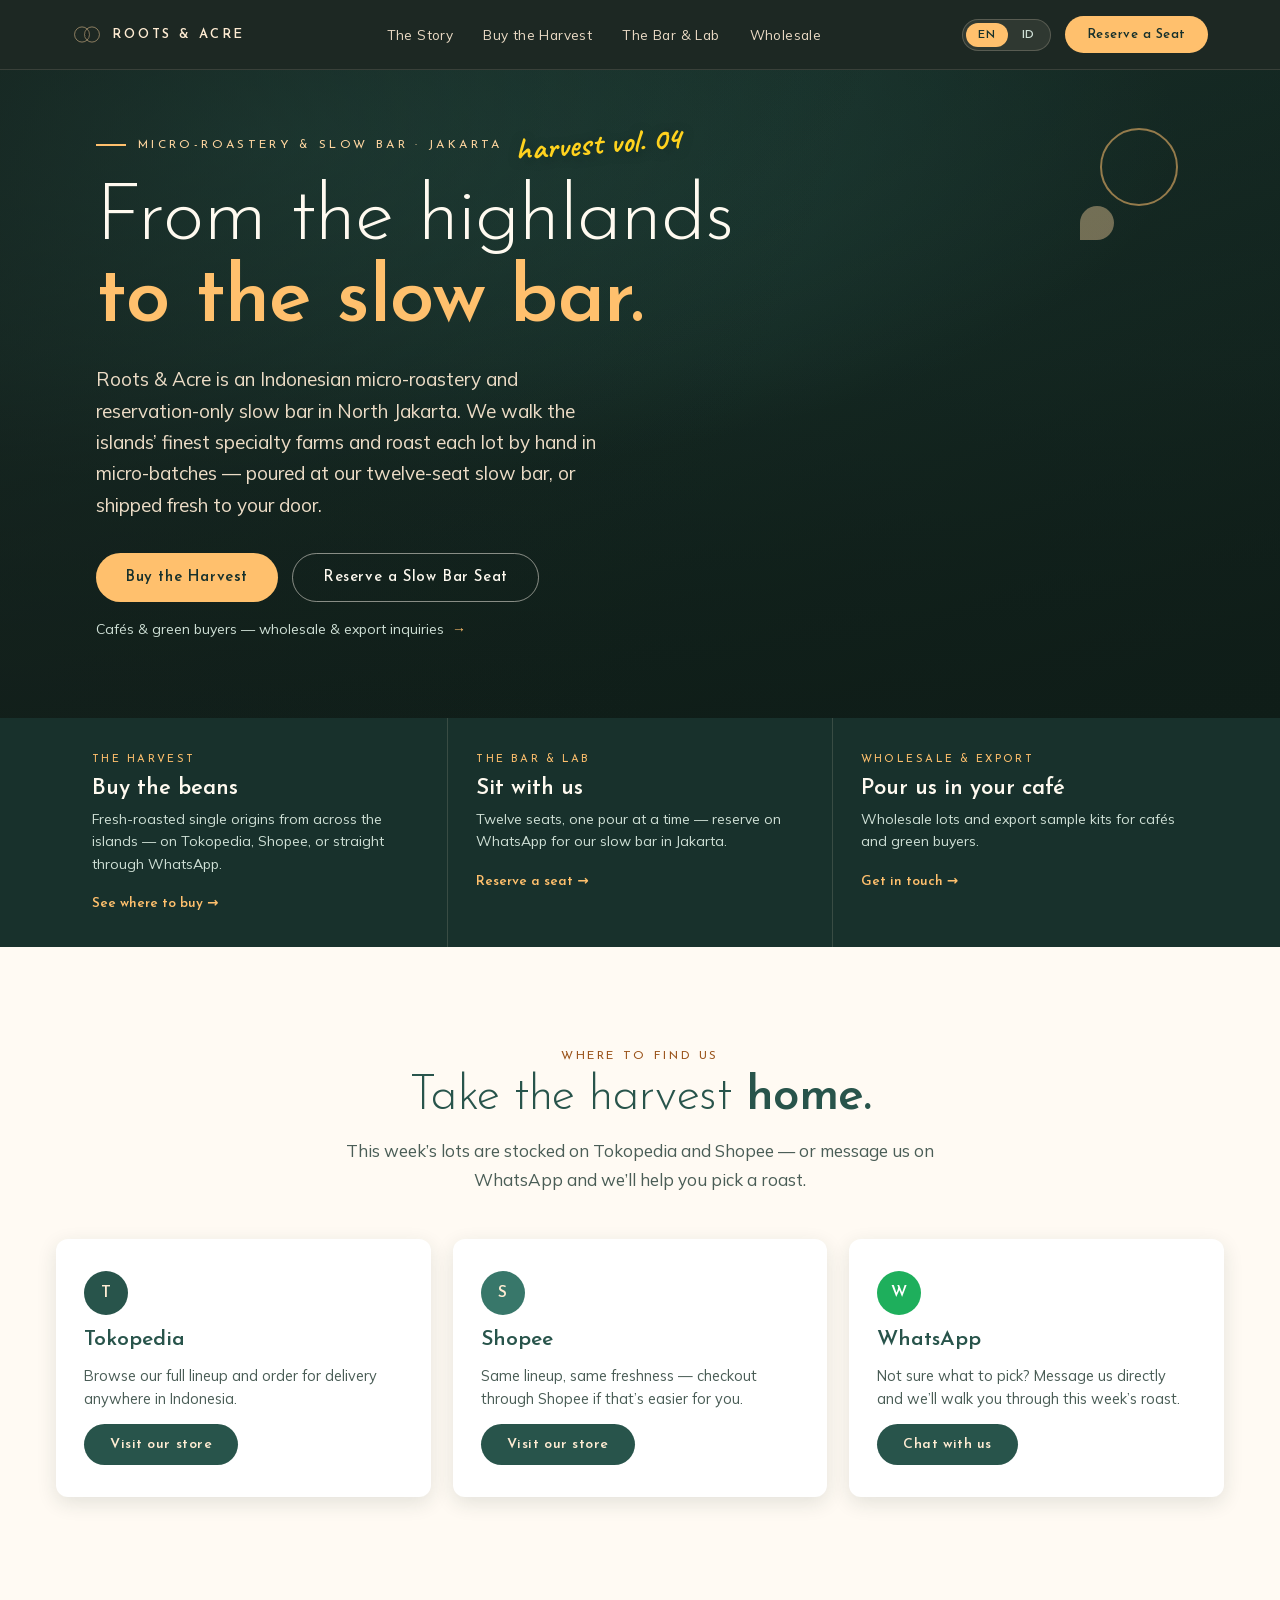
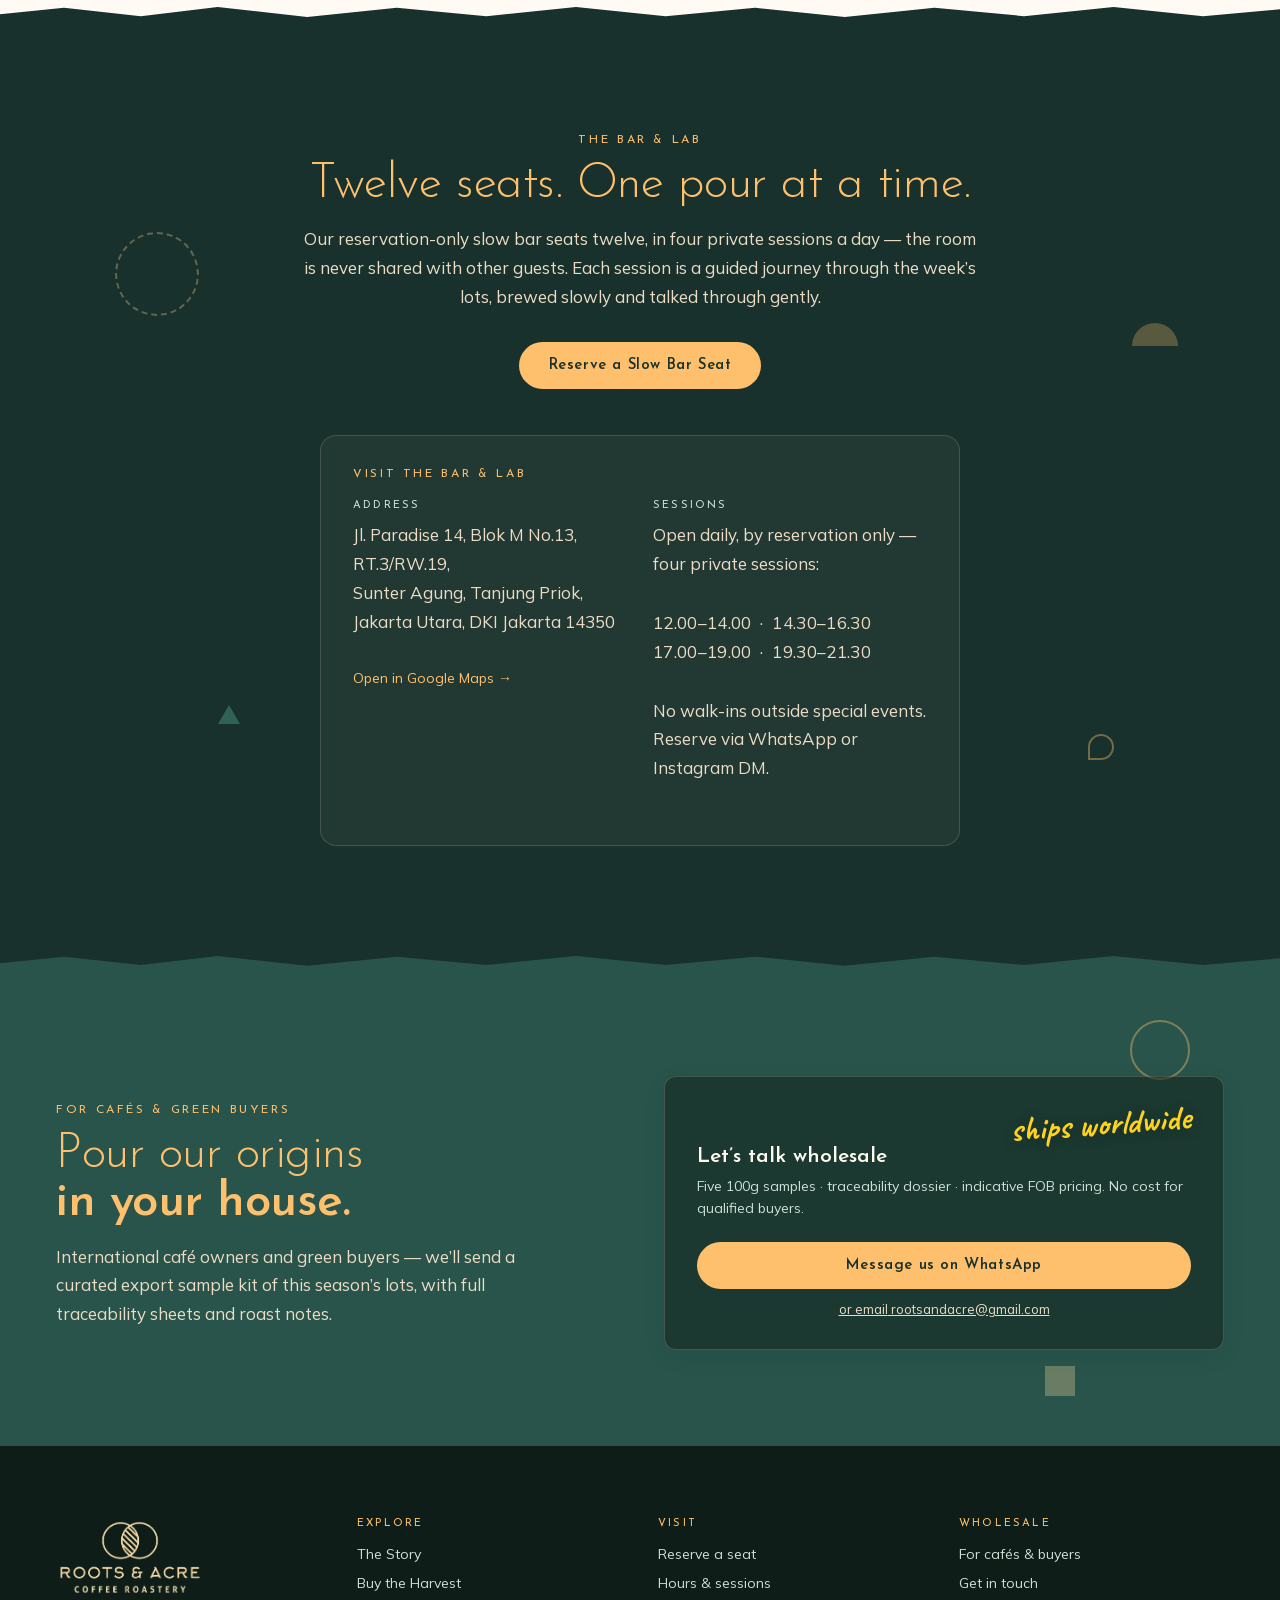
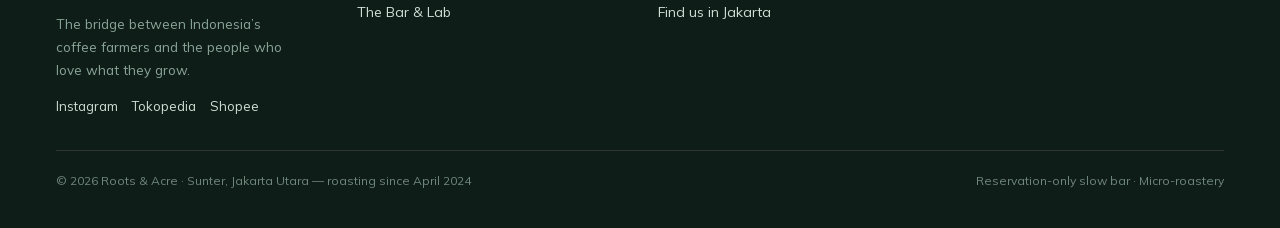
==== index.html @ 29895942 "seo: park philosophy pillars too — future 'the process' page - homepage now ships without the pillar" ====
<!DOCTYPE html>
<!-- GENERATED by scripts/build-pages.js — do not edit by hand.
     Edit the template/translations there, then run: node scripts/build-pages.js
     Both language versions are rebuilt together and must ship in the same commit. -->
<html lang="en" id="top">
<head>
  <meta charset="UTF-8" />
  <meta name="viewport" content="width=device-width, initial-scale=1.0" />
  <title>Roots &amp; Acre — Micro-roastery &amp; Slow Bar · Jakarta</title>
  <meta name="description" content="Roots &amp; Acre is an Indonesian micro-roastery and reservation-only slow bar in Sunter, North Jakarta. Fresh-roasted single origins from the archipelago’s finest specialty farms — on Tokopedia, Shopee, and at our twelve-seat bar." />
  <meta name="theme-color" content="#28544b" />

  <link rel="canonical" href="https://rootsandacre.com/" />
  <link rel="alternate" hreflang="en" href="https://rootsandacre.com/" />
  <link rel="alternate" hreflang="id" href="https://rootsandacre.com/id/" />
  <link rel="alternate" hreflang="x-default" href="https://rootsandacre.com/" />

  <!-- Open Graph / social preview -->
  <meta property="og:site_name" content="Roots &amp; Acre" />
  <meta property="og:title" content="Roots &amp; Acre — Micro-roastery &amp; Slow Bar · Jakarta" />
  <meta property="og:description" content="From the highlands to the slow bar. Indonesian micro-roastery &amp; reservation-only slow bar in Sunter, North Jakarta." />
  <meta property="og:type" content="website" />
  <meta property="og:url" content="https://rootsandacre.com/" />
  <meta property="og:locale" content="en_US" />
  <meta property="og:locale:alternate" content="id_ID" />
  <meta property="og:image" content="https://rootsandacre.com/assets/images/og-image.jpg" />
  <meta property="og:image:width" content="1200" />
  <meta property="og:image:height" content="630" />
  <meta property="og:image:alt" content="Roots &amp; Acre — Indonesian micro-roastery and slow bar in Jakarta" />
  <meta name="twitter:card" content="summary_large_image" />
  <meta name="twitter:title" content="Roots &amp; Acre — Micro-roastery &amp; Slow Bar · Jakarta" />
  <meta name="twitter:description" content="From the highlands to the slow bar. Indonesian micro-roastery &amp; reservation-only slow bar in Sunter, North Jakarta." />
  <meta name="twitter:image" content="https://rootsandacre.com/assets/images/og-image.jpg" />

  <link rel="icon" href="/assets/symbol.svg" type="image/svg+xml" />

  <link rel="stylesheet" href="/assets/fonts/fonts.css" />
  <link rel="stylesheet" href="/css/styles.css" />
  <script src="/js/i18n.js" defer></script>

  <script type="application/ld+json">
{
  "@context": "https://schema.org",
  "@graph": [
    {
      "@type": [
        "CafeOrCoffeeShop",
        "OnlineStore"
      ],
      "@id": "https://rootsandacre.com/#business",
      "name": "Roots & Acre",
      "alternateName": "Roots and Acre",
      "description": "Roots & Acre is an Indonesian micro-roastery and reservation-only slow bar in Sunter, North Jakarta. It roasts single-origin lots sourced directly from farms across the archipelago in micro-batches, serves them in four private daily slow-bar sessions (reserve via WhatsApp or Instagram DM), and ships beans via Tokopedia and Shopee.",
      "url": "https://rootsandacre.com/",
      "logo": "https://rootsandacre.com/assets/logo-full-apricot-trans.png",
      "image": "https://rootsandacre.com/assets/logo-full-apricot-trans.png",
      "telephone": "+6287870702024",
      "email": "rootsandacre@gmail.com",
      "address": {
        "@type": "PostalAddress",
        "streetAddress": "Jl. Paradise 14, Blok M No.13, RT.3/RW.19, Sunter Agung",
        "addressLocality": "Jakarta Utara",
        "addressRegion": "DKI Jakarta",
        "postalCode": "14350",
        "addressCountry": "ID"
      },
      "geo": {
        "@type": "GeoCoordinates",
        "latitude": -6.13706,
        "longitude": 106.86763
      },
      "hasMap": "https://www.google.com/maps/search/?api=1&query=Roots%20%26%20Acre%2C%20Jl.%20Paradise%2014%2C%20Blok%20M%20No.13%2C%20Sunter%20Agung%2C%20Tanjung%20Priok%2C%20Jakarta%20Utara%2014350",
      "openingHoursSpecification": [
        {
          "@type": "OpeningHoursSpecification",
          "dayOfWeek": [
            "Monday",
            "Tuesday",
            "Wednesday",
            "Thursday",
            "Friday",
            "Saturday",
            "Sunday"
          ],
          "opens": "12:00",
          "closes": "21:30"
        }
      ],
      "acceptsReservations": "True",
      "servesCuisine": "Specialty coffee",
      "priceRange": "Rp 170.000–322.000",
      "currenciesAccepted": "IDR",
      "foundingDate": "2024-04",
      "sameAs": [
        "https://www.instagram.com/rootsandacre/",
        "https://www.tokopedia.com/roots-and-acre",
        "https://shopee.co.id/rootsandacre"
      ]
    },
    {
      "@type": "WebSite",
      "@id": "https://rootsandacre.com/#website",
      "url": "https://rootsandacre.com/",
      "name": "Roots & Acre",
      "inLanguage": [
        "en",
        "id"
      ],
      "publisher": {
        "@id": "https://rootsandacre.com/#business"
      }
    },
    {
      "@type": "WebPage",
      "@id": "https://rootsandacre.com/#webpage",
      "url": "https://rootsandacre.com/",
      "name": "Roots & Acre — Micro-roastery & Slow Bar · Jakarta",
      "description": "Roots & Acre is an Indonesian micro-roastery and reservation-only slow bar in Sunter, North Jakarta. Fresh-roasted single origins from the archipelago’s finest specialty farms — on Tokopedia, Shopee, and at our twelve-seat bar.",
      "inLanguage": "en",
      "isPartOf": {
        "@id": "https://rootsandacre.com/#website"
      },
      "about": {
        "@id": "https://rootsandacre.com/#business"
      }
    }
  ]
}
  </script>
</head>
<body>
  <!-- ====== NAV ====== -->
  <header class="site-nav">
    <div class="site-nav__inner">
      <a class="site-nav__brand" href="#top">
        <img src="/assets/symbol.svg" alt="Roots and Acre" />
        <span class="site-nav__wordmark">Roots &amp; Acre</span>
      </a>
      <nav class="site-nav__links" aria-label="Primary">
        <a href="#top">The Story</a>
        <a href="#buy">Buy the Harvest</a>
        <a href="#bar-lab">The Bar &amp; Lab</a>
        <a href="#wholesale">Wholesale</a>
      </nav>
      <div class="site-nav__actions">
        <nav class="lang-switch" aria-label="Language">
          <a data-lang="en" href="/" class="is-active" aria-current="page">EN</a>
          <a data-lang="id" href="/id/" hreflang="id">ID</a>
        </nav>
        <a class="btn btn--gold btn--sm" href="https://wa.me/6287870702024?text=Hi%20Roots%20%26%20Acre!%20I%E2%80%99d%20like%20to%20reserve%20a%20seat%20at%20the%20Bar%20%26%20Lab.%0A%0ADate%3A%20%0ASession%3A%20%0ANumber%20of%20guests%3A%20%0A%0AThank%20you!" target="_blank" rel="noopener">Reserve a Seat</a>
      </div>
    </div>
  </header>

  <main>
    <!-- ====== HERO ====== -->
    <section class="hero">
      <!-- Photo slot: swap the placeholder for a real roastery / farm photo -->
      <div class="hero__photo photo-slot"></div>
      <div class="hero__scrim-v"></div>
      <div class="hero__scrim-d"></div>
      <span class="hero__shape-circle" aria-hidden="true"></span>
      <span class="hero__shape-quarter" aria-hidden="true"></span>
      <div class="hero__inner">
        <div class="hero__content">
          <div class="hero__eyebrow-row">
            <span class="hero__rule"></span>
            <span class="hero__eyebrow">Micro-roastery &amp; slow bar · Jakarta</span>
            <span class="hand-note hero__vol">harvest vol. 04</span>
          </div>
          <h1><span>From the highlands</span><br /><strong>to the slow bar.</strong></h1>
          <p class="hero__lede">Roots &amp; Acre is an Indonesian micro-roastery and reservation-only slow bar in North Jakarta. We walk the islands’ finest specialty farms and roast each lot by hand in micro-batches — poured at our twelve-seat slow bar, or shipped fresh to your door.</p>
          <div class="hero__ctas">
            <a class="btn btn--gold btn--lg" href="#buy">Buy the Harvest</a>
            <a class="btn btn--ghost btn--lg" href="https://wa.me/6287870702024?text=Hi%20Roots%20%26%20Acre!%20I%E2%80%99d%20like%20to%20reserve%20a%20seat%20at%20the%20Bar%20%26%20Lab.%0A%0ADate%3A%20%0ASession%3A%20%0ANumber%20of%20guests%3A%20%0A%0AThank%20you!" target="_blank" rel="noopener">Reserve a Slow Bar Seat</a>
          </div>
          <a class="hero__wholesale-link" href="#wholesale"><span>Cafés &amp; green buyers — wholesale &amp; export inquiries</span> <span class="arrow">→</span></a>
        </div>
      </div>
    </section>

    <!-- ====== THREE PATHWAYS ====== -->
    <section class="pathways">
      <div class="pathways__inner">
        <div class="pathways__grid">
          <a class="pathway" href="#buy">
            <div class="pathway__eyebrow">The harvest</div>
            <div class="pathway__title">Buy the beans</div>
            <p>Fresh-roasted single origins from across the islands — on Tokopedia, Shopee, or straight through WhatsApp.</p>
            <span class="pathway__cta">See where to buy →</span>
          </a>
          <a class="pathway" href="https://wa.me/6287870702024?text=Hi%20Roots%20%26%20Acre!%20I%E2%80%99d%20like%20to%20reserve%20a%20seat%20at%20the%20Bar%20%26%20Lab.%0A%0ADate%3A%20%0ASession%3A%20%0ANumber%20of%20guests%3A%20%0A%0AThank%20you!" target="_blank" rel="noopener">
            <div class="pathway__eyebrow">The Bar &amp; Lab</div>
            <div class="pathway__title">Sit with us</div>
            <p>Twelve seats, one pour at a time — reserve on WhatsApp for our slow bar in Jakarta.</p>
            <span class="pathway__cta">Reserve a seat →</span>
          </a>
          <a class="pathway" href="#wholesale">
            <div class="pathway__eyebrow">Wholesale &amp; export</div>
            <div class="pathway__title">Pour us in your café</div>
            <p>Wholesale lots and export sample kits for cafés and green buyers.</p>
            <span class="pathway__cta">Get in touch →</span>
          </a>
        </div>
      </div>
    </section>

    <!-- ====== BUY THE HARVEST ====== -->
    <section id="buy" class="buy">
      <div class="buy__inner">
        <div class="buy__header">
          <span class="eyebrow">Where to find us</span>
          <h2><span>Take the harvest</span> <strong>home.</strong></h2>
          <p>This week’s lots are stocked on Tokopedia and Shopee — or message us on WhatsApp and we’ll help you pick a roast.</p>
        </div>
        <div class="buy__grid">
          <div class="buy-card">
            <div class="buy-card__badge buy-card__badge--tokopedia">T</div>
            <div class="buy-card__title">Tokopedia</div>
            <p>Browse our full lineup and order for delivery anywhere in Indonesia.</p>
            <a class="btn btn--primary btn--md" href="https://www.tokopedia.com/roots-and-acre" target="_blank" rel="noopener">Visit our store</a>
          </div>
          <div class="buy-card">
            <div class="buy-card__badge buy-card__badge--shopee">S</div>
            <div class="buy-card__title">Shopee</div>
            <p>Same lineup, same freshness — checkout through Shopee if that’s easier for you.</p>
            <a class="btn btn--primary btn--md" href="https://shopee.co.id/rootsandacre" target="_blank" rel="noopener">Visit our store</a>
          </div>
          <div class="buy-card">
            <div class="buy-card__badge buy-card__badge--whatsapp">W</div>
            <div class="buy-card__title">WhatsApp</div>
            <p>Not sure what to pick? Message us directly and we’ll walk you through this week’s roast.</p>
            <a class="btn btn--primary btn--md" href="https://wa.me/6287870702024?text=Hi%20Roots%20%26%20Acre!%20I%E2%80%99d%20like%20to%20order%20some%20coffee.%20Could%20you%20help%20me%20pick%20this%20week%E2%80%99s%20lot%3F" target="_blank" rel="noopener">Chat with us</a>
          </div>
        </div>
      </div>
    </section>

    <!-- (The sourcing story + philosophy pillars that used to sit here are
         parked in renderSourcingStory()/renderPillars() until the
         "process" page ships — see SEO-PLAYBOOK.md Phase 5.2b.) -->

    <!-- ====== TORN SEAM → BAR & LAB ======
         torn--paper-to-dark matches the .buy background; switch back to
         torn--cream-to-dark when a cream section returns above it. -->
    <div class="torn torn--paper-to-dark" aria-hidden="true"></div>
    <section id="bar-lab" class="bar-lab">
      <span class="bar-lab__shape-dashed" aria-hidden="true"></span>
      <span class="bar-lab__shape-triangle" aria-hidden="true"></span>
      <span class="bar-lab__shape-pill" aria-hidden="true"></span>
      <span class="bar-lab__shape-quarter" aria-hidden="true"></span>
      <div class="bar-lab__inner">
        <span class="eyebrow eyebrow--on-dark">The Bar &amp; Lab</span>
        <h2>Twelve seats. One pour at a time.</h2>
        <p>Our reservation-only slow bar seats twelve, in four private sessions a day — the room is never shared with other guests. Each session is a guided journey through the week’s lots, brewed slowly and talked through gently.</p>
        <a class="btn btn--gold btn--lg" href="https://wa.me/6287870702024?text=Hi%20Roots%20%26%20Acre!%20I%E2%80%99d%20like%20to%20reserve%20a%20seat%20at%20the%20Bar%20%26%20Lab.%0A%0ADate%3A%20%0ASession%3A%20%0ANumber%20of%20guests%3A%20%0A%0AThank%20you!" target="_blank" rel="noopener">Reserve a Slow Bar Seat</a>

        <!-- Visit / NAP block — keep character-identical to schema + Google Business Profile -->
        <div id="visit" class="visit">
          <div class="visit__title">Visit the Bar &amp; Lab</div>
          <div class="visit__grid">
            <div>
              <div class="visit__label">Address</div>
              <p class="visit__text">Jl. Paradise 14, Blok M No.13, RT.3/RW.19,<br />Sunter Agung, Tanjung Priok,<br />Jakarta Utara, DKI Jakarta 14350</p>
              <a class="visit__map" href="https://www.google.com/maps/search/?api=1&query=Roots%20%26%20Acre%2C%20Jl.%20Paradise%2014%2C%20Blok%20M%20No.13%2C%20Sunter%20Agung%2C%20Tanjung%20Priok%2C%20Jakarta%20Utara%2014350" target="_blank" rel="noopener">Open in Google Maps →</a>
            </div>
            <div>
              <div class="visit__label">Sessions</div>
              <p class="visit__text">Open daily, by reservation only — four private sessions:</p>
              <p class="visit__text visit__sessions">12.00–14.00 &nbsp;·&nbsp; 14.30–16.30<br />17.00–19.00 &nbsp;·&nbsp; 19.30–21.30</p>
              <p class="visit__note">No walk-ins outside special events. Reserve via WhatsApp or Instagram DM.</p>
            </div>
          </div>
        </div>
      </div>
    </section>

    <!-- ====== TORN SEAM → WHOLESALE ====== -->
    <div class="torn torn--dark-to-mid" aria-hidden="true"></div>
    <section id="wholesale" class="wholesale">
      <span class="wholesale__shape-circle" aria-hidden="true"></span>
      <span class="wholesale__shape-square" aria-hidden="true"></span>
      <div class="wholesale__split">
        <div class="wholesale__copy">
          <span class="eyebrow eyebrow--on-dark">For cafés &amp; green buyers</span>
          <h2><span>Pour our origins</span><br /><strong>in your house.</strong></h2>
          <p>International café owners and green buyers — we’ll send a curated export sample kit of this season’s lots, with full traceability sheets and roast notes.</p>
        </div>
        <div class="wholesale__card">
          <div class="wholesale__ships">
            <span class="hand-note">ships worldwide</span>
          </div>
          <div class="wholesale__card-title">Let’s talk wholesale</div>
          <p>Five 100g samples · traceability dossier · indicative FOB pricing. No cost for qualified buyers.</p>
          <div class="wholesale__actions">
            <a class="btn btn--gold btn--lg" href="https://wa.me/6287870702024?text=Hi%20Roots%20%26%20Acre!%20I%E2%80%99m%20from%20%5Bcaf%C3%A9%20%2F%20company%20name%5D%2C%20interested%20in%20your%20wholesale%2Fexport%20sample%20kit." target="_blank" rel="noopener">Message us on WhatsApp</a>
            <a class="wholesale__email" href="mailto:rootsandacre@gmail.com"><span>or email</span> rootsandacre@gmail.com</a>
          </div>
        </div>
      </div>
    </section>
  </main>

  <!-- ====== FOOTER ====== -->
  <footer class="site-footer">
    <div class="site-footer__grid">
      <div>
        <img class="site-footer__logo" src="/assets/logo-full-apricot-trans.png" alt="Roots and Acre Coffee Roastery" />
        <p class="site-footer__mission">The bridge between Indonesia’s coffee farmers and the people who love what they grow.</p>
        <div class="site-footer__social">
          <a href="https://www.instagram.com/rootsandacre/" target="_blank" rel="noopener">Instagram</a>
          <a href="https://www.tokopedia.com/roots-and-acre" target="_blank" rel="noopener">Tokopedia</a>
          <a href="https://shopee.co.id/rootsandacre" target="_blank" rel="noopener">Shopee</a>
        </div>
      </div>
      <div class="site-footer__col">
        <div class="site-footer__col-title">Explore</div>
        <a href="#top">The Story</a>
        <a href="#buy">Buy the Harvest</a>
        <a href="#bar-lab">The Bar &amp; Lab</a>
      </div>
      <div class="site-footer__col">
        <div class="site-footer__col-title">Visit</div>
        <a href="https://wa.me/6287870702024?text=Hi%20Roots%20%26%20Acre!%20I%E2%80%99d%20like%20to%20reserve%20a%20seat%20at%20the%20Bar%20%26%20Lab.%0A%0ADate%3A%20%0ASession%3A%20%0ANumber%20of%20guests%3A%20%0A%0AThank%20you!" target="_blank" rel="noopener">Reserve a seat</a>
        <a href="#visit">Hours &amp; sessions</a>
        <a href="https://www.google.com/maps/search/?api=1&query=Roots%20%26%20Acre%2C%20Jl.%20Paradise%2014%2C%20Blok%20M%20No.13%2C%20Sunter%20Agung%2C%20Tanjung%20Priok%2C%20Jakarta%20Utara%2014350" target="_blank" rel="noopener">Find us in Jakarta</a>
      </div>
      <div class="site-footer__col">
        <div class="site-footer__col-title">Wholesale</div>
        <a href="#wholesale">For cafés &amp; buyers</a>
        <a href="https://wa.me/6287870702024?text=Hi%20Roots%20%26%20Acre!%20I%E2%80%99m%20from%20%5Bcaf%C3%A9%20%2F%20company%20name%5D%2C%20interested%20in%20your%20wholesale%2Fexport%20sample%20kit." target="_blank" rel="noopener">Get in touch</a>
      </div>
    </div>
    <div class="site-footer__bottom">
      <span>© 2026 Roots &amp; Acre · Sunter, Jakarta Utara — roasting since April 2024</span>
      <span>Reservation-only slow bar · Micro-roastery</span>
    </div>
  </footer>
</body>
</html>
---- assets/fonts/fonts.css ----
/* Self-hosted Google Fonts (latin + latin-ext subsets).
   Regenerate with the fetch script noted in README if families/weights change. */

/* Caveat 600 latin-ext */
@font-face {
  font-family: 'Caveat';
  font-style: normal;
  font-weight: 600;
  font-display: swap;
  src: url(/assets/fonts/caveat-600-latin-ext.woff2) format('woff2');
  unicode-range: U+0100-02BA, U+02BD-02C5, U+02C7-02CC, U+02CE-02D7, U+02DD-02FF, U+0304, U+0308, U+0329, U+1D00-1DBF, U+1E00-1E9F, U+1EF2-1EFF, U+2020, U+20A0-20AB, U+20AD-20C0, U+2113, U+2C60-2C7F, U+A720-A7FF;
}

/* Caveat 600 latin */
@font-face {
  font-family: 'Caveat';
  font-style: normal;
  font-weight: 600;
  font-display: swap;
  src: url(/assets/fonts/caveat-600-latin.woff2) format('woff2');
  unicode-range: U+0000-00FF, U+0131, U+0152-0153, U+02BB-02BC, U+02C6, U+02DA, U+02DC, U+0304, U+0308, U+0329, U+2000-206F, U+20AC, U+2122, U+2191, U+2193, U+2212, U+2215, U+FEFF, U+FFFD;
}

/* Caveat 700 latin-ext */
@font-face {
  font-family: 'Caveat';
  font-style: normal;
  font-weight: 700;
  font-display: swap;
  src: url(/assets/fonts/caveat-700-latin-ext.woff2) format('woff2');
  unicode-range: U+0100-02BA, U+02BD-02C5, U+02C7-02CC, U+02CE-02D7, U+02DD-02FF, U+0304, U+0308, U+0329, U+1D00-1DBF, U+1E00-1E9F, U+1EF2-1EFF, U+2020, U+20A0-20AB, U+20AD-20C0, U+2113, U+2C60-2C7F, U+A720-A7FF;
}

/* Caveat 700 latin */
@font-face {
  font-family: 'Caveat';
  font-style: normal;
  font-weight: 700;
  font-display: swap;
  src: url(/assets/fonts/caveat-700-latin.woff2) format('woff2');
  unicode-range: U+0000-00FF, U+0131, U+0152-0153, U+02BB-02BC, U+02C6, U+02DA, U+02DC, U+0304, U+0308, U+0329, U+2000-206F, U+20AC, U+2122, U+2191, U+2193, U+2212, U+2215, U+FEFF, U+FFFD;
}

/* Cormorant Garamond 400 italic latin-ext */
@font-face {
  font-family: 'Cormorant Garamond';
  font-style: italic;
  font-weight: 400;
  font-display: swap;
  src: url(/assets/fonts/cormorant-garamond-400-italic-latin-ext.woff2) format('woff2');
  unicode-range: U+0100-02BA, U+02BD-02C5, U+02C7-02CC, U+02CE-02D7, U+02DD-02FF, U+0304, U+0308, U+0329, U+1D00-1DBF, U+1E00-1E9F, U+1EF2-1EFF, U+2020, U+20A0-20AB, U+20AD-20C0, U+2113, U+2C60-2C7F, U+A720-A7FF;
}

/* Cormorant Garamond 400 italic latin */
@font-face {
  font-family: 'Cormorant Garamond';
  font-style: italic;
  font-weight: 400;
  font-display: swap;
  src: url(/assets/fonts/cormorant-garamond-400-italic-latin.woff2) format('woff2');
  unicode-range: U+0000-00FF, U+0131, U+0152-0153, U+02BB-02BC, U+02C6, U+02DA, U+02DC, U+0304, U+0308, U+0329, U+2000-206F, U+20AC, U+2122, U+2191, U+2193, U+2212, U+2215, U+FEFF, U+FFFD;
}

/* Cormorant Garamond 400 latin-ext */
@font-face {
  font-family: 'Cormorant Garamond';
  font-style: normal;
  font-weight: 400;
  font-display: swap;
  src: url(/assets/fonts/cormorant-garamond-400-latin-ext.woff2) format('woff2');
  unicode-range: U+0100-02BA, U+02BD-02C5, U+02C7-02CC, U+02CE-02D7, U+02DD-02FF, U+0304, U+0308, U+0329, U+1D00-1DBF, U+1E00-1E9F, U+1EF2-1EFF, U+2020, U+20A0-20AB, U+20AD-20C0, U+2113, U+2C60-2C7F, U+A720-A7FF;
}

/* Cormorant Garamond 400 latin */
@font-face {
  font-family: 'Cormorant Garamond';
  font-style: normal;
  font-weight: 400;
  font-display: swap;
  src: url(/assets/fonts/cormorant-garamond-400-latin.woff2) format('woff2');
  unicode-range: U+0000-00FF, U+0131, U+0152-0153, U+02BB-02BC, U+02C6, U+02DA, U+02DC, U+0304, U+0308, U+0329, U+2000-206F, U+20AC, U+2122, U+2191, U+2193, U+2212, U+2215, U+FEFF, U+FFFD;
}

/* Josefin Sans 300 latin-ext */
@font-face {
  font-family: 'Josefin Sans';
  font-style: normal;
  font-weight: 300;
  font-display: swap;
  src: url(/assets/fonts/josefin-sans-300-latin-ext.woff2) format('woff2');
  unicode-range: U+0100-02BA, U+02BD-02C5, U+02C7-02CC, U+02CE-02D7, U+02DD-02FF, U+0304, U+0308, U+0329, U+1D00-1DBF, U+1E00-1E9F, U+1EF2-1EFF, U+2020, U+20A0-20AB, U+20AD-20C0, U+2113, U+2C60-2C7F, U+A720-A7FF;
}

/* Josefin Sans 300 latin */
@font-face {
  font-family: 'Josefin Sans';
  font-style: normal;
  font-weight: 300;
  font-display: swap;
  src: url(/assets/fonts/josefin-sans-300-latin.woff2) format('woff2');
  unicode-range: U+0000-00FF, U+0131, U+0152-0153, U+02BB-02BC, U+02C6, U+02DA, U+02DC, U+0304, U+0308, U+0329, U+2000-206F, U+20AC, U+2122, U+2191, U+2193, U+2212, U+2215, U+FEFF, U+FFFD;
}

/* Josefin Sans 400 latin-ext */
@font-face {
  font-family: 'Josefin Sans';
  font-style: normal;
  font-weight: 400;
  font-display: swap;
  src: url(/assets/fonts/josefin-sans-400-latin-ext.woff2) format('woff2');
  unicode-range: U+0100-02BA, U+02BD-02C5, U+02C7-02CC, U+02CE-02D7, U+02DD-02FF, U+0304, U+0308, U+0329, U+1D00-1DBF, U+1E00-1E9F, U+1EF2-1EFF, U+2020, U+20A0-20AB, U+20AD-20C0, U+2113, U+2C60-2C7F, U+A720-A7FF;
}

/* Josefin Sans 400 latin */
@font-face {
  font-family: 'Josefin Sans';
  font-style: normal;
  font-weight: 400;
  font-display: swap;
  src: url(/assets/fonts/josefin-sans-400-latin.woff2) format('woff2');
  unicode-range: U+0000-00FF, U+0131, U+0152-0153, U+02BB-02BC, U+02C6, U+02DA, U+02DC, U+0304, U+0308, U+0329, U+2000-206F, U+20AC, U+2122, U+2191, U+2193, U+2212, U+2215, U+FEFF, U+FFFD;
}

/* Josefin Sans 500 latin-ext */
@font-face {
  font-family: 'Josefin Sans';
  font-style: normal;
  font-weight: 500;
  font-display: swap;
  src: url(/assets/fonts/josefin-sans-500-latin-ext.woff2) format('woff2');
  unicode-range: U+0100-02BA, U+02BD-02C5, U+02C7-02CC, U+02CE-02D7, U+02DD-02FF, U+0304, U+0308, U+0329, U+1D00-1DBF, U+1E00-1E9F, U+1EF2-1EFF, U+2020, U+20A0-20AB, U+20AD-20C0, U+2113, U+2C60-2C7F, U+A720-A7FF;
}

/* Josefin Sans 500 latin */
@font-face {
  font-family: 'Josefin Sans';
  font-style: normal;
  font-weight: 500;
  font-display: swap;
  src: url(/assets/fonts/josefin-sans-500-latin.woff2) format('woff2');
  unicode-range: U+0000-00FF, U+0131, U+0152-0153, U+02BB-02BC, U+02C6, U+02DA, U+02DC, U+0304, U+0308, U+0329, U+2000-206F, U+20AC, U+2122, U+2191, U+2193, U+2212, U+2215, U+FEFF, U+FFFD;
}

/* Josefin Sans 600 latin-ext */
@font-face {
  font-family: 'Josefin Sans';
  font-style: normal;
  font-weight: 600;
  font-display: swap;
  src: url(/assets/fonts/josefin-sans-600-latin-ext.woff2) format('woff2');
  unicode-range: U+0100-02BA, U+02BD-02C5, U+02C7-02CC, U+02CE-02D7, U+02DD-02FF, U+0304, U+0308, U+0329, U+1D00-1DBF, U+1E00-1E9F, U+1EF2-1EFF, U+2020, U+20A0-20AB, U+20AD-20C0, U+2113, U+2C60-2C7F, U+A720-A7FF;
}

/* Josefin Sans 600 latin */
@font-face {
  font-family: 'Josefin Sans';
  font-style: normal;
  font-weight: 600;
  font-display: swap;
  src: url(/assets/fonts/josefin-sans-600-latin.woff2) format('woff2');
  unicode-range: U+0000-00FF, U+0131, U+0152-0153, U+02BB-02BC, U+02C6, U+02DA, U+02DC, U+0304, U+0308, U+0329, U+2000-206F, U+20AC, U+2122, U+2191, U+2193, U+2212, U+2215, U+FEFF, U+FFFD;
}

/* Josefin Sans 700 latin-ext */
@font-face {
  font-family: 'Josefin Sans';
  font-style: normal;
  font-weight: 700;
  font-display: swap;
  src: url(/assets/fonts/josefin-sans-700-latin-ext.woff2) format('woff2');
  unicode-range: U+0100-02BA, U+02BD-02C5, U+02C7-02CC, U+02CE-02D7, U+02DD-02FF, U+0304, U+0308, U+0329, U+1D00-1DBF, U+1E00-1E9F, U+1EF2-1EFF, U+2020, U+20A0-20AB, U+20AD-20C0, U+2113, U+2C60-2C7F, U+A720-A7FF;
}

/* Josefin Sans 700 latin */
@font-face {
  font-family: 'Josefin Sans';
  font-style: normal;
  font-weight: 700;
  font-display: swap;
  src: url(/assets/fonts/josefin-sans-700-latin.woff2) format('woff2');
  unicode-range: U+0000-00FF, U+0131, U+0152-0153, U+02BB-02BC, U+02C6, U+02DA, U+02DC, U+0304, U+0308, U+0329, U+2000-206F, U+20AC, U+2122, U+2191, U+2193, U+2212, U+2215, U+FEFF, U+FFFD;
}

/* Mulish 400 italic latin-ext */
@font-face {
  font-family: 'Mulish';
  font-style: italic;
  font-weight: 400;
  font-display: swap;
  src: url(/assets/fonts/mulish-400-italic-latin-ext.woff2) format('woff2');
  unicode-range: U+0100-02BA, U+02BD-02C5, U+02C7-02CC, U+02CE-02D7, U+02DD-02FF, U+0304, U+0308, U+0329, U+1D00-1DBF, U+1E00-1E9F, U+1EF2-1EFF, U+2020, U+20A0-20AB, U+20AD-20C0, U+2113, U+2C60-2C7F, U+A720-A7FF;
}

/* Mulish 400 italic latin */
@font-face {
  font-family: 'Mulish';
  font-style: italic;
  font-weight: 400;
  font-display: swap;
  src: url(/assets/fonts/mulish-400-italic-latin.woff2) format('woff2');
  unicode-range: U+0000-00FF, U+0131, U+0152-0153, U+02BB-02BC, U+02C6, U+02DA, U+02DC, U+0304, U+0308, U+0329, U+2000-206F, U+20AC, U+2122, U+2191, U+2193, U+2212, U+2215, U+FEFF, U+FFFD;
}

/* Mulish 300 latin-ext */
@font-face {
  font-family: 'Mulish';
  font-style: normal;
  font-weight: 300;
  font-display: swap;
  src: url(/assets/fonts/mulish-300-latin-ext.woff2) format('woff2');
  unicode-range: U+0100-02BA, U+02BD-02C5, U+02C7-02CC, U+02CE-02D7, U+02DD-02FF, U+0304, U+0308, U+0329, U+1D00-1DBF, U+1E00-1E9F, U+1EF2-1EFF, U+2020, U+20A0-20AB, U+20AD-20C0, U+2113, U+2C60-2C7F, U+A720-A7FF;
}

/* Mulish 300 latin */
@font-face {
  font-family: 'Mulish';
  font-style: normal;
  font-weight: 300;
  font-display: swap;
  src: url(/assets/fonts/mulish-300-latin.woff2) format('woff2');
  unicode-range: U+0000-00FF, U+0131, U+0152-0153, U+02BB-02BC, U+02C6, U+02DA, U+02DC, U+0304, U+0308, U+0329, U+2000-206F, U+20AC, U+2122, U+2191, U+2193, U+2212, U+2215, U+FEFF, U+FFFD;
}

/* Mulish 400 latin-ext */
@font-face {
  font-family: 'Mulish';
  font-style: normal;
  font-weight: 400;
  font-display: swap;
  src: url(/assets/fonts/mulish-400-latin-ext.woff2) format('woff2');
  unicode-range: U+0100-02BA, U+02BD-02C5, U+02C7-02CC, U+02CE-02D7, U+02DD-02FF, U+0304, U+0308, U+0329, U+1D00-1DBF, U+1E00-1E9F, U+1EF2-1EFF, U+2020, U+20A0-20AB, U+20AD-20C0, U+2113, U+2C60-2C7F, U+A720-A7FF;
}

/* Mulish 400 latin */
@font-face {
  font-family: 'Mulish';
  font-style: normal;
  font-weight: 400;
  font-display: swap;
  src: url(/assets/fonts/mulish-400-latin.woff2) format('woff2');
  unicode-range: U+0000-00FF, U+0131, U+0152-0153, U+02BB-02BC, U+02C6, U+02DA, U+02DC, U+0304, U+0308, U+0329, U+2000-206F, U+20AC, U+2122, U+2191, U+2193, U+2212, U+2215, U+FEFF, U+FFFD;
}

/* Mulish 600 latin-ext */
@font-face {
  font-family: 'Mulish';
  font-style: normal;
  font-weight: 600;
  font-display: swap;
  src: url(/assets/fonts/mulish-600-latin-ext.woff2) format('woff2');
  unicode-range: U+0100-02BA, U+02BD-02C5, U+02C7-02CC, U+02CE-02D7, U+02DD-02FF, U+0304, U+0308, U+0329, U+1D00-1DBF, U+1E00-1E9F, U+1EF2-1EFF, U+2020, U+20A0-20AB, U+20AD-20C0, U+2113, U+2C60-2C7F, U+A720-A7FF;
}

/* Mulish 600 latin */
@font-face {
  font-family: 'Mulish';
  font-style: normal;
  font-weight: 600;
  font-display: swap;
  src: url(/assets/fonts/mulish-600-latin.woff2) format('woff2');
  unicode-range: U+0000-00FF, U+0131, U+0152-0153, U+02BB-02BC, U+02C6, U+02DA, U+02DC, U+0304, U+0308, U+0329, U+2000-206F, U+20AC, U+2122, U+2191, U+2193, U+2212, U+2215, U+FEFF, U+FFFD;
}

/* Mulish 700 latin-ext */
@font-face {
  font-family: 'Mulish';
  font-style: normal;
  font-weight: 700;
  font-display: swap;
  src: url(/assets/fonts/mulish-700-latin-ext.woff2) format('woff2');
  unicode-range: U+0100-02BA, U+02BD-02C5, U+02C7-02CC, U+02CE-02D7, U+02DD-02FF, U+0304, U+0308, U+0329, U+1D00-1DBF, U+1E00-1E9F, U+1EF2-1EFF, U+2020, U+20A0-20AB, U+20AD-20C0, U+2113, U+2C60-2C7F, U+A720-A7FF;
}

/* Mulish 700 latin */
@font-face {
  font-family: 'Mulish';
  font-style: normal;
  font-weight: 700;
  font-display: swap;
  src: url(/assets/fonts/mulish-700-latin.woff2) format('woff2');
  unicode-range: U+0000-00FF, U+0131, U+0152-0153, U+02BB-02BC, U+02C6, U+02DA, U+02DC, U+0304, U+0308, U+0329, U+2000-206F, U+20AC, U+2122, U+2191, U+2193, U+2212, U+2215, U+FEFF, U+FFFD;
}
---- css/styles.css ----
/* ============================================================
   ROOTS & ACRE — Launch site styles
   Built from the design handoff (design-reference.dc.html) and
   the Roots & Acre design system tokens.
   ============================================================ */

/* ---------- TOKENS ---------- */
:root {
  /* Brand colors */
  --ra-green:        #28544b;
  --ra-green-dark:   #18312c;
  --ra-green-mid:    #38776a;
  --ra-gold:         #ffc06d;
  --ra-apricot:      #ffd6a0;
  --ra-cream:        #ffecd3;
  --ra-white:        #ffffff;

  /* Accessible ink shades (amber text on light) */
  --ra-amber-ink:    #9a531a;
  --ra-roast:        #7a3e12;

  /* Semantic — light */
  --ra-bg:           var(--ra-cream);
  --ra-surface:      var(--ra-white);
  --ra-surface-2:    #fff6e9;
  --ra-text:         var(--ra-green-dark);
  --ra-text-muted:   #4a5d56;
  --ra-heading:      var(--ra-green);
  --ra-border:       #e3d4ba;

  /* Dark-surface companions */
  --ra-bg-darkest:   #0f1d18;
  --ra-text-on-dark: var(--ra-cream);
  --ra-body-on-dark: #ecdcc6;
  --ra-muted-on-dark:#cfe0d6;

  /* Functional */
  --ra-whatsapp:     #1eaf5c;
  --ra-ink-hand:     #ffd21e;

  /* Type */
  --ra-font-display: "Josefin Sans", "Century Gothic", system-ui, sans-serif;
  --ra-font-body:    "Mulish", "Helvetica Neue", Arial, sans-serif;
  --ra-font-serif:   "Cormorant Garamond", Georgia, "Times New Roman", serif;
  --ra-font-hand:    "Caveat", cursive;

  /* Shape & elevation */
  --ra-radius-md:    12px;
  --ra-radius-lg:    16px;
  --ra-radius-pill:  999px;
  --ra-shadow-md:    0 6px 20px rgba(24, 49, 44, .12);
  --ra-shadow-lg:    0 18px 48px rgba(24, 49, 44, .18);

  /* Motion */
  --ra-ease:         cubic-bezier(.2, .7, .2, 1);
  --ra-duration:     240ms;

  /* Layout */
  --ra-container:    1200px;
  --ra-section-pad:  clamp(48px, 9vw, 96px) clamp(20px, 6vw, 56px);
  --ra-h2-size:      clamp(32px, 4vw, 48px);
}

/* ---------- BASE ---------- */
*, *::before, *::after { box-sizing: border-box; }
html { scroll-behavior: smooth; }
html, body { margin: 0; padding: 0; }
body {
  background: var(--ra-bg);
  font-family: var(--ra-font-body);
  -webkit-font-smoothing: antialiased;
  color: var(--ra-text);
}
a { color: var(--ra-amber-ink); }
a:hover { color: var(--ra-green); }
::-webkit-scrollbar { width: 10px; height: 10px; }
::-webkit-scrollbar-thumb { background: rgba(24,49,44,.22); border-radius: 999px; }
::-webkit-scrollbar-track { background: transparent; }
@keyframes ra-fade {
  from { opacity: 0; transform: translateY(10px); }
  to   { opacity: 1; transform: translateY(0); }
}

/* ---------- COMPONENTS ---------- */

/* Buttons — full pill, Josefin Sans, quick calm motion */
.btn {
  display: inline-flex;
  align-items: center;
  justify-content: center;
  font-family: var(--ra-font-display);
  font-weight: 600;
  letter-spacing: .04em;
  border-radius: var(--ra-radius-pill);
  text-decoration: none;
  border: 0;
  cursor: pointer;
  transition: background var(--ra-duration) var(--ra-ease),
              color var(--ra-duration) var(--ra-ease),
              border-color var(--ra-duration) var(--ra-ease),
              transform var(--ra-duration) var(--ra-ease);
}
.btn:active { transform: scale(.97); }

.btn--sm { font-size: 13px;  padding: 12px 22px; }
.btn--md { font-size: 14px;  padding: 13px 26px; }
.btn--lg { font-size: 15px;  padding: 16px 30px; }

.btn--gold { background: var(--ra-gold); color: var(--ra-green-dark); }
.btn--gold:hover { background: #ffcf8d; color: var(--ra-green-dark); }

.btn--primary { background: var(--ra-green); color: var(--ra-cream); }
.btn--primary:hover { background: var(--ra-green-dark); color: var(--ra-cream); }

.btn--ghost {
  background: transparent;
  color: #fffaf0;
  font-weight: 500;
  border: 1.5px solid rgba(255, 250, 240, .5);
}
.btn--ghost:hover { border-color: var(--ra-gold); color: var(--ra-gold); }

/* Eyebrow — small tracked uppercase label above headings */
.eyebrow {
  font-family: var(--ra-font-display);
  font-size: 12px;
  letter-spacing: .22em;
  text-transform: uppercase;
  color: var(--ra-amber-ink);
}
.eyebrow--on-dark { color: var(--ra-gold); }

/* Hand-lettered Caveat note (hero volume marker, "ships worldwide") */
.hand-note {
  display: inline-block;
  font-family: var(--ra-font-hand);
  font-weight: 700;
  line-height: .9;
  color: var(--ra-ink-hand);
  transform: rotate(-4deg);
  text-shadow: 0 2px 10px rgba(24, 49, 44, .5);
}

/* Torn-paper seam between color bands */
.torn {
  height: 38px;
  position: relative;
}
.torn::after {
  content: "";
  position: absolute;
  inset: 0;
  clip-path: polygon(0 55%,5% 38%,11% 60%,17% 36%,24% 62%,31% 38%,38% 60%,45% 36%,52% 60%,59% 38%,66% 62%,73% 38%,80% 60%,87% 36%,94% 60%,100% 42%,100% 100%,0 100%);
}
.torn--cream-to-dark { background: var(--ra-cream); }
.torn--cream-to-dark::after { background: var(--ra-green-dark); }
/* Variant used while the cream narrative/pillars section is parked:
   blends from the .buy background instead of cream. */
.torn--paper-to-dark { background: #fffaf3; }
.torn--paper-to-dark::after { background: var(--ra-green-dark); }
.torn--dark-to-mid { background: var(--ra-green-dark); }
.torn--dark-to-mid::after { background: var(--ra-green); }

/* Photo slots — placeholders until real photography lands.
   Documentary green-overlay motif per the design system. */
.photo-slot {
  background:
    radial-gradient(120% 90% at 20% 10%, rgba(56, 119, 106, .55) 0%, rgba(24, 49, 44, 0) 60%),
    linear-gradient(160deg, #1d3a33 0%, #0f1d18 100%);
}

/* ---------- NAV ---------- */
.site-nav {
  position: sticky;
  top: 0;
  z-index: 40;
  background: rgba(20, 32, 28, .96);
  -webkit-backdrop-filter: blur(8px);
  backdrop-filter: blur(8px);
  border-bottom: 1px solid rgba(255, 236, 211, .12);
}
.site-nav__inner {
  max-width: var(--ra-container);
  margin: 0 auto;
  padding: 16px clamp(18px, 4vw, 32px);
  display: flex;
  align-items: center;
  justify-content: space-between;
  gap: 18px;
}
.site-nav__brand {
  display: flex;
  align-items: center;
  gap: 10px;
  text-decoration: none;
}
.site-nav__brand img { width: 30px; height: auto; display: block; flex: none; }
.site-nav__wordmark {
  font-family: var(--ra-font-display);
  font-weight: 600;
  letter-spacing: .22em;
  font-size: 13px;
  color: var(--ra-cream);
  text-transform: uppercase;
  white-space: nowrap;
}
.site-nav__links { display: flex; gap: 30px; }
.site-nav__links a {
  font-family: var(--ra-font-body);
  font-size: 13.5px;
  letter-spacing: .03em;
  color: var(--ra-body-on-dark);
  text-decoration: none;
  transition: color var(--ra-duration) var(--ra-ease);
}
.site-nav__links a:hover { color: var(--ra-gold); }
.site-nav .btn { white-space: nowrap; }
.site-nav__actions { display: flex; align-items: center; gap: 14px; }
@media (max-width: 899px) {
  .site-nav__links { display: none; }
}

/* Language switch — EN/ID pill toggle, gold marks the active language */
.lang-switch {
  display: flex;
  align-items: center;
  background: rgba(255, 236, 211, .08);
  border: 1px solid rgba(255, 236, 211, .2);
  border-radius: var(--ra-radius-pill);
  padding: 3px;
  gap: 2px;
  flex: none;
}
.lang-switch a,
.lang-switch button {
  font-family: var(--ra-font-display);
  font-weight: 600;
  font-size: 11.5px;
  letter-spacing: .05em;
  border: none;
  border-radius: var(--ra-radius-pill);
  padding: 6px 12px;
  cursor: pointer;
  background: transparent;
  color: var(--ra-muted-on-dark);
  text-decoration: none;
  transition: background .2s, color .2s;
}
.lang-switch a.is-active,
.lang-switch button.is-active {
  background: var(--ra-gold);
  color: var(--ra-green-dark);
}

/* ---------- HERO ---------- */
.hero {
  position: relative;
  min-height: clamp(560px, 72vh, 720px);
  display: flex;
  align-items: flex-end;
  overflow: hidden;
  background: var(--ra-bg-darkest);
}
.hero__photo { position: absolute; inset: 0; width: 100%; height: 100%; }
.hero__scrim-v {
  position: absolute; inset: 0;
  background: linear-gradient(180deg, rgba(15,29,24,.35) 0%, rgba(15,29,24,.25) 45%, rgba(15,29,24,.86) 100%);
}
.hero__scrim-d {
  position: absolute; inset: 0;
  background: linear-gradient(110deg, rgba(20,32,28,.7) 0%, rgba(20,32,28,0) 58%);
}
.hero__shape-circle {
  position: absolute; top: 9%; right: 8%;
  width: 78px; height: 78px;
  border: 2px solid rgba(255, 192, 109, .55);
  border-radius: 50%;
}
.hero__shape-quarter {
  position: absolute; top: 21%; right: 13%;
  width: 34px; height: 34px;
  background: rgba(255, 214, 160, .4);
  border-radius: 50% 50% 50% 0;
}
.hero__inner {
  position: relative;
  max-width: var(--ra-container);
  margin: 0 auto;
  width: 100%;
  padding: 0 clamp(24px, 6vw, 56px) clamp(56px, 9vw, 80px);
}
.hero__content { max-width: 680px; animation: ra-fade .8s var(--ra-ease) both; }
.hero__eyebrow-row {
  display: flex;
  align-items: center;
  gap: 12px;
  flex-wrap: wrap;
  margin-bottom: 20px;
}
.hero__rule { width: 30px; height: 2px; background: var(--ra-gold); flex: none; }
.hero__eyebrow {
  font-family: var(--ra-font-display);
  font-size: 12px;
  letter-spacing: .28em;
  text-transform: uppercase;
  color: var(--ra-apricot);
}
.hero__vol { font-size: clamp(24px, 2.6vw, 32px); }
.hero h1 {
  font-family: var(--ra-font-display);
  font-weight: 300;
  font-size: clamp(40px, 7vw, 80px);
  line-height: 1.02;
  letter-spacing: -.01em;
  color: #fffaf0;
  margin: 0 0 22px;
  text-wrap: balance;
}
.hero h1 strong { font-weight: 600; color: var(--ra-gold); }
.hero__lede {
  font-family: var(--ra-font-body);
  font-size: clamp(16px, 1.6vw, 19px);
  line-height: 1.65;
  color: var(--ra-body-on-dark);
  max-width: 46ch;
  margin: 0 0 32px;
}
.hero__ctas { display: flex; gap: 14px; flex-wrap: wrap; }
.hero__wholesale-link {
  margin-top: 18px;
  font-family: var(--ra-font-body);
  font-size: 14px;
  color: var(--ra-muted-on-dark);
  text-decoration: none;
  display: inline-flex;
  align-items: center;
  gap: 8px;
  transition: color var(--ra-duration) var(--ra-ease);
}
.hero__wholesale-link:hover { color: var(--ra-gold); }
.hero__wholesale-link .arrow { color: var(--ra-gold); }

/* ---------- THREE PATHWAYS ---------- */
.pathways { background: var(--ra-green-dark); }
.pathways__inner { max-width: var(--ra-container); margin: 0 auto; padding: 0 24px; }
.pathways__grid {
  display: grid;
  grid-template-columns: repeat(auto-fit, minmax(250px, 1fr));
  gap: 1px;
  background: rgba(255, 236, 211, .14);
}
.pathway {
  display: block;
  text-decoration: none;
  background: var(--ra-green-dark);
  padding: 36px 28px;
  transition: background var(--ra-duration) var(--ra-ease);
}
.pathway:hover { background: #1d3a33; }
.pathway__eyebrow {
  font-family: var(--ra-font-display);
  font-size: 11px;
  letter-spacing: .22em;
  text-transform: uppercase;
  color: var(--ra-gold);
  margin-bottom: 12px;
}
.pathway__title {
  font-family: var(--ra-font-display);
  font-weight: 600;
  font-size: 22px;
  color: #fffaf0;
  margin-bottom: 8px;
}
.pathway p {
  font-family: var(--ra-font-body);
  font-size: 14px;
  line-height: 1.6;
  color: var(--ra-muted-on-dark);
  margin: 0 0 16px;
}
.pathway__cta {
  font-family: var(--ra-font-display);
  font-weight: 600;
  font-size: 13.5px;
  color: var(--ra-gold);
}

/* ---------- BUY THE HARVEST ---------- */
.buy { background: #fffaf3; padding: var(--ra-section-pad); }
.buy__inner { max-width: var(--ra-container); margin: 0 auto; }
.buy__header { max-width: 640px; margin: 0 auto 44px; text-align: center; }
.buy h2, .narrative h2, .bar-lab h2, .wholesale h2 {
  font-family: var(--ra-font-display);
  font-weight: 300;
  font-size: var(--ra-h2-size);
  letter-spacing: -.01em;
}
.buy h2 { color: var(--ra-heading); margin: 10px 0 16px; }
.buy h2 strong, .narrative h2 strong, .wholesale h2 strong { font-weight: 600; }
.buy__header p {
  font-family: var(--ra-font-body);
  font-size: 17px;
  line-height: 1.7;
  color: var(--ra-text-muted);
  margin: 0;
}
.buy__grid {
  display: grid;
  grid-template-columns: repeat(auto-fit, minmax(260px, 1fr));
  gap: 22px;
}
.buy-card {
  background: var(--ra-surface);
  border-radius: var(--ra-radius-md);
  box-shadow: var(--ra-shadow-md);
  padding: 32px 28px;
  display: flex;
  flex-direction: column;
  gap: 14px;
  transition: box-shadow var(--ra-duration) var(--ra-ease);
}
.buy-card:hover { box-shadow: var(--ra-shadow-lg); }
.buy-card__badge {
  width: 44px; height: 44px;
  border-radius: 50%;
  display: flex;
  align-items: center;
  justify-content: center;
  font-family: var(--ra-font-display);
  font-weight: 600;
  font-size: 16px;
  color: var(--ra-cream);
}
.buy-card__badge--tokopedia { background: var(--ra-green); }
.buy-card__badge--shopee    { background: var(--ra-green-mid); }
.buy-card__badge--whatsapp  { background: var(--ra-whatsapp); color: #fff; }
.buy-card__title {
  font-family: var(--ra-font-display);
  font-weight: 600;
  font-size: 21px;
  color: var(--ra-heading);
}
.buy-card p {
  font-family: var(--ra-font-body);
  font-size: 14.5px;
  line-height: 1.6;
  color: var(--ra-text-muted);
  margin: 0;
  flex: 1;
}
.buy-card .btn { align-self: flex-start; }

/* ---------- ROASTERY NARRATIVE ---------- */
.narrative { background: var(--ra-cream); padding: var(--ra-section-pad); }
.narrative__split {
  max-width: var(--ra-container);
  margin: 0 auto;
  display: grid;
  grid-template-columns: repeat(auto-fit, minmax(300px, 1fr));
  gap: clamp(32px, 6vw, 72px);
  align-items: center;
}
.narrative h2 { line-height: 1.08; color: var(--ra-heading); margin: 10px 0 22px; }
.narrative__body {
  font-family: var(--ra-font-body);
  font-size: 17px;
  line-height: 1.7;
  color: var(--ra-green-dark);
  margin: 0 0 18px;
  max-width: 48ch;
}
.narrative__quote {
  font-family: var(--ra-font-serif);
  font-style: italic;
  font-size: 24px;
  line-height: 1.4;
  color: var(--ra-green-mid);
  margin: 0;
  max-width: 42ch;
}
.narrative__photo-wrap { position: relative; }
.narrative__photo {
  width: 100%;
  aspect-ratio: 4 / 5;
  display: block;
  border-radius: var(--ra-radius-lg);
  box-shadow: var(--ra-shadow-lg);
}
.narrative__info-card {
  position: absolute;
  bottom: 18px; left: 18px; right: 18px;
  background: rgba(24, 49, 44, .82);
  -webkit-backdrop-filter: blur(4px);
  backdrop-filter: blur(4px);
  border-radius: var(--ra-radius-md);
  padding: 16px 18px;
  color: var(--ra-cream);
}
.narrative__info-label {
  font-family: var(--ra-font-display);
  font-size: 11px;
  letter-spacing: .18em;
  text-transform: uppercase;
  color: var(--ra-gold);
  margin-bottom: 4px;
}
.narrative__info-name {
  font-family: var(--ra-font-display);
  font-weight: 500;
  font-size: 17px;
}
.narrative__info-meta {
  font-family: var(--ra-font-body);
  font-size: 13px;
  color: var(--ra-muted-on-dark);
  margin-top: 2px;
}

/* Philosophy pillars */
.pillars { max-width: var(--ra-container); margin: clamp(40px, 7vw, 72px) auto 0; }
/* While the sourcing story block is parked (see scripts/build-pages.js),
   the pillars open the section — drop the separating margin. Reverts
   automatically when the story block is reinstated above them. */
.narrative .pillars:first-child { margin-top: 0; }
.pillars__grid {
  display: grid;
  grid-template-columns: repeat(auto-fit, minmax(240px, 1fr));
  gap: 1px;
  background: var(--ra-border);
  border: 1px solid var(--ra-border);
  border-radius: var(--ra-radius-lg);
  overflow: hidden;
}
.pillar { background: var(--ra-surface-2); padding: 34px 30px; }
.pillar__num {
  display: flex;
  align-items: center;
  justify-content: center;
  width: 38px; height: 38px;
  border: 2px solid var(--ra-green-mid);
  border-radius: 50%;
  font-family: var(--ra-font-display);
  font-weight: 600;
  font-size: 13px;
  color: var(--ra-heading);
  letter-spacing: .04em;
  margin-bottom: 18px;
}
.pillar h3 {
  font-family: var(--ra-font-display);
  font-weight: 600;
  font-size: 21px;
  color: var(--ra-heading);
  margin: 0 0 10px;
}
.pillar p {
  font-family: var(--ra-font-body);
  font-size: 14.5px;
  line-height: 1.6;
  color: var(--ra-text-muted);
  margin: 0;
}

/* ---------- BAR & LAB ---------- */
.bar-lab {
  background: var(--ra-green-dark);
  padding: var(--ra-section-pad);
  text-align: center;
  position: relative;
  overflow: hidden;
}
.bar-lab__inner { max-width: 680px; margin: 0 auto; position: relative; }
.bar-lab h2 { color: var(--ra-gold); margin: 14px 0 16px; }
.bar-lab p {
  font-family: var(--ra-font-body);
  font-size: 17px;
  line-height: 1.7;
  color: var(--ra-body-on-dark);
  margin: 0 0 30px;
}
.bar-lab__shape-dashed {
  position: absolute; top: 22%; left: 9%;
  width: 84px; height: 84px;
  border: 2px dashed rgba(255, 214, 160, .32);
  border-radius: 50%;
}
.bar-lab__shape-triangle {
  position: absolute; bottom: 24%; left: 17%;
  width: 0; height: 0;
  border-left: 11px solid transparent;
  border-right: 11px solid transparent;
  border-bottom: 19px solid rgba(56, 119, 106, .7);
}
.bar-lab__shape-pill {
  position: absolute; top: 32%; right: 8%;
  width: 46px; height: 23px;
  background: rgba(255, 192, 109, .28);
  border-radius: 46px 46px 0 0;
}
.bar-lab__shape-quarter {
  position: absolute; bottom: 20%; right: 13%;
  width: 26px; height: 26px;
  border: 2px solid rgba(255, 192, 109, .4);
  border-radius: 50% 50% 50% 0;
}

/* ---------- WHOLESALE ---------- */
.wholesale {
  background: var(--ra-green);
  padding: var(--ra-section-pad);
  position: relative;
  overflow: hidden;
}
.wholesale__shape-circle {
  position: absolute; top: 40px; right: 7%;
  width: 60px; height: 60px;
  border: 2px solid rgba(255, 192, 109, .4);
  border-radius: 50%;
}
.wholesale__shape-square {
  position: absolute; bottom: 50px; right: 16%;
  width: 30px; height: 30px;
  background: rgba(255, 214, 160, .3);
}
.wholesale__split {
  max-width: var(--ra-container);
  margin: 0 auto;
  display: grid;
  grid-template-columns: repeat(auto-fit, minmax(280px, 1fr));
  gap: 48px;
  align-items: center;
  position: relative;
}
.wholesale h2 { color: var(--ra-gold); margin: 14px 0 16px; }
.wholesale__copy p {
  font-family: var(--ra-font-body);
  font-size: 17px;
  line-height: 1.7;
  color: var(--ra-body-on-dark);
  margin: 0;
  max-width: 46ch;
}
.wholesale__card {
  background: rgba(15, 29, 24, .5);
  border: 1px solid rgba(255, 236, 211, .18);
  border-radius: var(--ra-radius-md);
  box-shadow: var(--ra-shadow-md);
  padding: 32px;
  position: relative;
}
.wholesale__ships { text-align: right; margin-bottom: 6px; }
.wholesale__ships .hand-note { font-size: clamp(26px, 3vw, 34px); }
.wholesale__card-title {
  font-family: var(--ra-font-display);
  font-weight: 600;
  font-size: 21px;
  color: #fffaf0;
  margin-bottom: 8px;
}
.wholesale__card p {
  font-family: var(--ra-font-body);
  font-size: 14px;
  color: var(--ra-muted-on-dark);
  line-height: 1.6;
  margin: 0 0 22px;
}
.wholesale__actions { display: flex; flex-direction: column; gap: 12px; }
.wholesale__actions .btn { justify-content: center; }
.wholesale__email {
  text-align: center;
  font-family: var(--ra-font-body);
  font-size: 13px;
  color: var(--ra-body-on-dark);
  transition: color var(--ra-duration) var(--ra-ease);
}
.wholesale__email:hover { color: var(--ra-gold); }

/* ---------- FOOTER ---------- */
.site-footer {
  background: var(--ra-bg-darkest);
  padding: clamp(40px, 8vw, 72px) clamp(20px, 6vw, 56px) clamp(32px, 4vw, 40px);
}
.site-footer__grid {
  max-width: var(--ra-container);
  margin: 0 auto;
  display: grid;
  grid-template-columns: repeat(auto-fit, minmax(200px, 1fr));
  gap: 36px;
  align-items: start;
}
.site-footer__logo { width: 148px; height: auto; display: block; margin-bottom: 16px; }
.site-footer__mission {
  font-family: var(--ra-font-body);
  font-size: 13.5px;
  line-height: 1.7;
  color: #8aa498;
  margin: 0;
  max-width: 30ch;
}
.site-footer__col-title {
  font-family: var(--ra-font-display);
  font-size: 11px;
  letter-spacing: .2em;
  text-transform: uppercase;
  color: var(--ra-gold);
  margin-bottom: 16px;
}
.site-footer__col a {
  display: block;
  font-family: var(--ra-font-body);
  font-size: 14px;
  color: var(--ra-muted-on-dark);
  margin-bottom: 11px;
  text-decoration: none;
  transition: color var(--ra-duration) var(--ra-ease);
}
.site-footer__col a:hover { color: var(--ra-gold); }
.site-footer__bottom {
  max-width: var(--ra-container);
  margin: 36px auto 0;
  padding-top: 22px;
  border-top: 1px solid rgba(255, 236, 211, .12);
  display: flex;
  justify-content: space-between;
  flex-wrap: wrap;
  gap: 10px;
}
.site-footer__bottom span {
  font-family: var(--ra-font-body);
  font-size: 12px;
  color: #6f877d;
}

/* ---------- VISIT (NAP + hours block in Bar & Lab) ---------- */
.visit {
  margin: 46px auto 0;
  max-width: 640px;
  text-align: left;
  /* solid tone (cream 4% over --ra-green-dark) so the section's decorative
     shapes stay outside the card */
  background: #213833;
  border: 1px solid rgba(255, 236, 211, .16);
  border-radius: var(--ra-radius-lg);
  padding: clamp(22px, 4vw, 32px);
  position: relative;
}
.visit__title {
  font-family: var(--ra-font-display);
  font-size: 12px;
  letter-spacing: .22em;
  text-transform: uppercase;
  color: var(--ra-gold);
  margin-bottom: 20px;
}
.visit__grid {
  display: grid;
  grid-template-columns: repeat(auto-fit, minmax(230px, 1fr));
  gap: 26px;
}
.visit__label {
  font-family: var(--ra-font-display);
  font-size: 11px;
  letter-spacing: .2em;
  text-transform: uppercase;
  color: var(--ra-muted-on-dark);
  margin-bottom: 10px;
}
.visit__text {
  font-family: var(--ra-font-body);
  font-size: 14.5px;
  line-height: 1.7;
  color: var(--ra-body-on-dark);
  margin: 0 0 10px;
}
.visit__sessions { letter-spacing: .02em; }
.visit__note {
  font-family: var(--ra-font-body);
  font-size: 12.5px;
  line-height: 1.65;
  color: var(--ra-muted-on-dark);
  margin: 0;
}
.visit__map {
  display: inline-block;
  font-family: var(--ra-font-body);
  font-size: 14px;
  color: var(--ra-gold);
  text-decoration: none;
}
.visit__map:hover { color: var(--ra-apricot); }

/* ---------- FOOTER SOCIAL LINKS ---------- */
.site-footer__social {
  display: flex;
  flex-wrap: wrap;
  gap: 14px;
  margin-top: 16px;
}
.site-footer__social a {
  font-family: var(--ra-font-body);
  font-size: 13px;
  color: var(--ra-muted-on-dark);
  text-decoration: none;
  transition: color var(--ra-duration) var(--ra-ease);
}
.site-footer__social a:hover { color: var(--ra-gold); }

/* ---------- LANGUAGE SUGGESTION BANNER (js/i18n.js) ---------- */
.lang-banner {
  position: fixed;
  left: 16px;
  right: 16px;
  bottom: 16px;
  z-index: 60;
  max-width: 420px;
  margin: 0 auto;
  display: flex;
  align-items: center;
  justify-content: space-between;
  gap: 12px;
  background: var(--ra-green-dark);
  color: var(--ra-cream);
  border: 1px solid rgba(255, 236, 211, .2);
  border-radius: var(--ra-radius-md);
  box-shadow: var(--ra-shadow-lg);
  padding: 13px 16px;
  font-family: var(--ra-font-body);
  font-size: 14px;
}
.lang-banner a { color: var(--ra-gold); font-weight: 700; }
.lang-banner a:hover { color: var(--ra-apricot); }
.lang-banner button {
  background: none;
  border: none;
  color: var(--ra-muted-on-dark);
  font-size: 20px;
  line-height: 1;
  cursor: pointer;
  padding: 2px 4px;
}
.lang-banner button:hover { color: var(--ra-cream); }
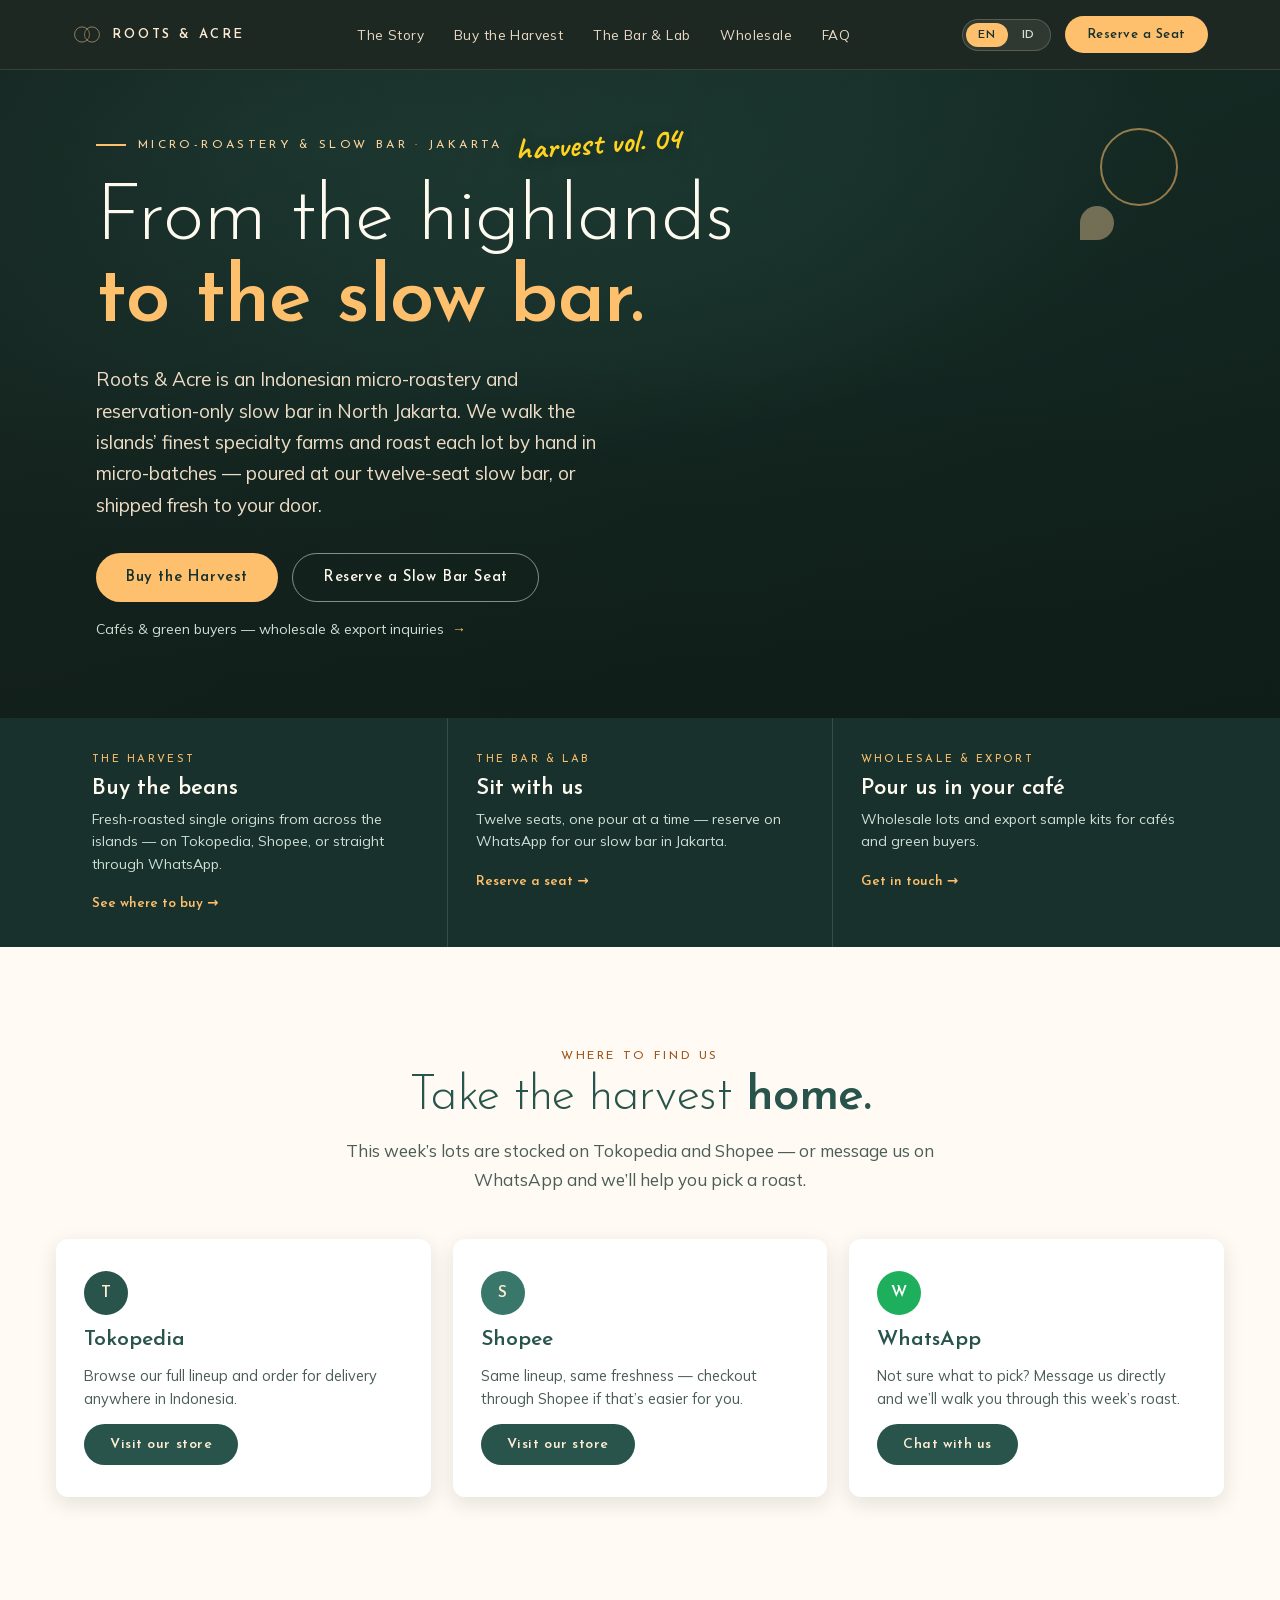
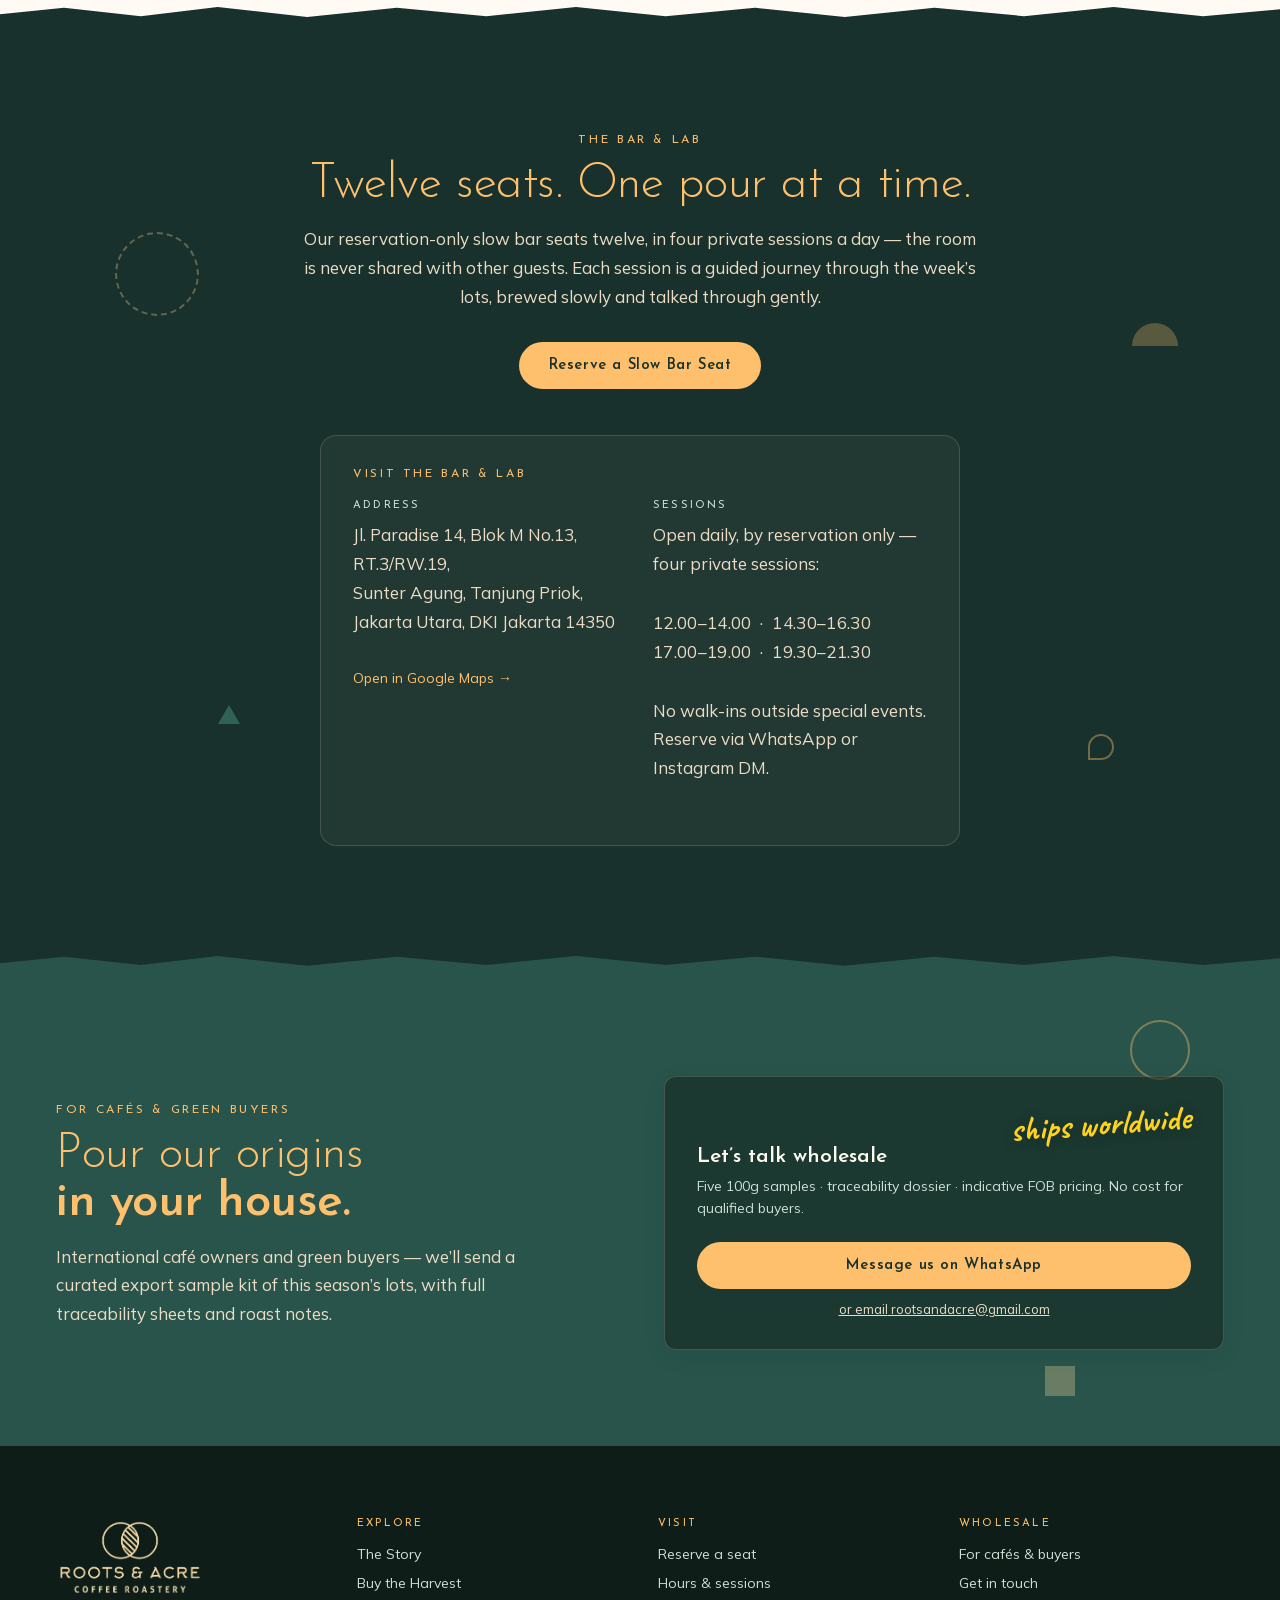
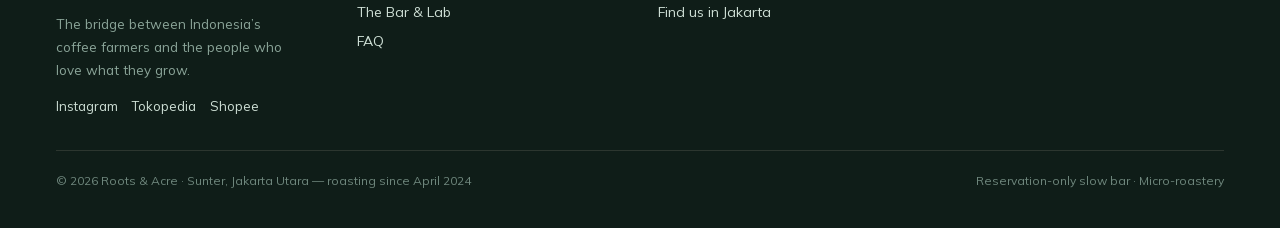
==== commit 4e1fb9ee: "seo: phase 4 — FAQ page pair (/faq/, /id/faq/), AEO answers - 16 questions across 4 groups (Visiting" ====
--- a/index.html
+++ b/index.html
@@ -34,9 +34,9 @@
 
   <link rel="icon" href="/assets/symbol.svg" type="image/svg+xml" />
 
-  <link rel="stylesheet" href="/assets/fonts/fonts.css" />
-  <link rel="stylesheet" href="/css/styles.css" />
-  <script src="/js/i18n.js" defer></script>
+  <link rel="stylesheet" href="/assets/fonts/fonts.css?v=0ab31cac" />
+  <link rel="stylesheet" href="/css/styles.css?v=18a3f6a1" />
+  <script src="/js/i18n.js?v=a5c35080" defer></script>
 
   <script type="application/ld+json">
 {
@@ -132,15 +132,16 @@
   <!-- ====== NAV ====== -->
   <header class="site-nav">
     <div class="site-nav__inner">
-      <a class="site-nav__brand" href="#top">
+      <a class="site-nav__brand" href="/#top">
         <img src="/assets/symbol.svg" alt="Roots and Acre" />
         <span class="site-nav__wordmark">Roots &amp; Acre</span>
       </a>
       <nav class="site-nav__links" aria-label="Primary">
-        <a href="#top">The Story</a>
-        <a href="#buy">Buy the Harvest</a>
-        <a href="#bar-lab">The Bar &amp; Lab</a>
-        <a href="#wholesale">Wholesale</a>
+        <a href="/#top">The Story</a>
+        <a href="/#buy">Buy the Harvest</a>
+        <a href="/#bar-lab">The Bar &amp; Lab</a>
+        <a href="/#wholesale">Wholesale</a>
+        <a href="/faq/">FAQ</a>
       </nav>
       <div class="site-nav__actions">
         <nav class="lang-switch" aria-label="Language">
@@ -315,19 +316,20 @@
       </div>
       <div class="site-footer__col">
         <div class="site-footer__col-title">Explore</div>
-        <a href="#top">The Story</a>
-        <a href="#buy">Buy the Harvest</a>
-        <a href="#bar-lab">The Bar &amp; Lab</a>
+        <a href="/#top">The Story</a>
+        <a href="/#buy">Buy the Harvest</a>
+        <a href="/#bar-lab">The Bar &amp; Lab</a>
+        <a href="/faq/">FAQ</a>
       </div>
       <div class="site-footer__col">
         <div class="site-footer__col-title">Visit</div>
         <a href="https://wa.me/6287870702024?text=Hi%20Roots%20%26%20Acre!%20I%E2%80%99d%20like%20to%20reserve%20a%20seat%20at%20the%20Bar%20%26%20Lab.%0A%0ADate%3A%20%0ASession%3A%20%0ANumber%20of%20guests%3A%20%0A%0AThank%20you!" target="_blank" rel="noopener">Reserve a seat</a>
-        <a href="#visit">Hours &amp; sessions</a>
+        <a href="/#visit">Hours &amp; sessions</a>
         <a href="https://www.google.com/maps/search/?api=1&query=Roots%20%26%20Acre%2C%20Jl.%20Paradise%2014%2C%20Blok%20M%20No.13%2C%20Sunter%20Agung%2C%20Tanjung%20Priok%2C%20Jakarta%20Utara%2014350" target="_blank" rel="noopener">Find us in Jakarta</a>
       </div>
       <div class="site-footer__col">
         <div class="site-footer__col-title">Wholesale</div>
-        <a href="#wholesale">For cafés &amp; buyers</a>
+        <a href="/#wholesale">For cafés &amp; buyers</a>
         <a href="https://wa.me/6287870702024?text=Hi%20Roots%20%26%20Acre!%20I%E2%80%99m%20from%20%5Bcaf%C3%A9%20%2F%20company%20name%5D%2C%20interested%20in%20your%20wholesale%2Fexport%20sample%20kit." target="_blank" rel="noopener">Get in touch</a>
       </div>
     </div>
--- a/css/styles.css
+++ b/css/styles.css
@@ -840,3 +840,65 @@
   padding: 2px 4px;
 }
 .lang-banner button:hover { color: var(--ra-cream); }
+
+/* Torn seam variant: dark section transitioning down into the off-white
+   FAQ body (mirror of torn--paper-to-dark, which goes the other direction). */
+.torn--dark-to-paper { background: var(--ra-green-dark); }
+.torn--dark-to-paper::after { background: #fffaf3; }
+
+/* ---------- FAQ PAGE ---------- */
+.faq-hero {
+  background: var(--ra-green-dark);
+  padding: var(--ra-section-pad);
+  text-align: center;
+}
+.faq-hero h1 {
+  font-family: var(--ra-font-display);
+  font-weight: 300;
+  font-size: var(--ra-h2-size);
+  line-height: 1.1;
+  color: var(--ra-cream);
+  margin: 14px 0 16px;
+}
+.faq-hero p {
+  font-family: var(--ra-font-body);
+  font-size: 17px;
+  line-height: 1.7;
+  color: var(--ra-body-on-dark);
+  max-width: 640px;
+  margin: 0 auto;
+}
+.faq-body { background: #fffaf3; padding: var(--ra-section-pad); }
+.faq-body__inner { max-width: 780px; margin: 0 auto; }
+.faq-group { margin-bottom: clamp(40px, 6vw, 64px); }
+.faq-group:last-child { margin-bottom: 0; }
+.faq-group__label { display: block; margin-bottom: 18px; }
+.faq-item {
+  padding: 26px 0;
+  border-bottom: 1px solid var(--ra-border);
+}
+.faq-group .faq-item:last-child { border-bottom: none; padding-bottom: 0; }
+.faq-item h2 {
+  font-family: var(--ra-font-display);
+  font-weight: 600;
+  font-size: clamp(18px, 2.1vw, 22px);
+  line-height: 1.35;
+  color: var(--ra-heading);
+  margin: 0 0 10px;
+}
+.faq-item p {
+  font-family: var(--ra-font-body);
+  font-size: 15.5px;
+  line-height: 1.75;
+  color: var(--ra-text);
+  margin: 0 0 10px;
+}
+.faq-item__cta {
+  display: inline-block;
+  font-family: var(--ra-font-body);
+  font-weight: 700;
+  font-size: 14px;
+  color: var(--ra-amber-ink);
+  text-decoration: none;
+}
+.faq-item__cta:hover { color: var(--ra-green); }
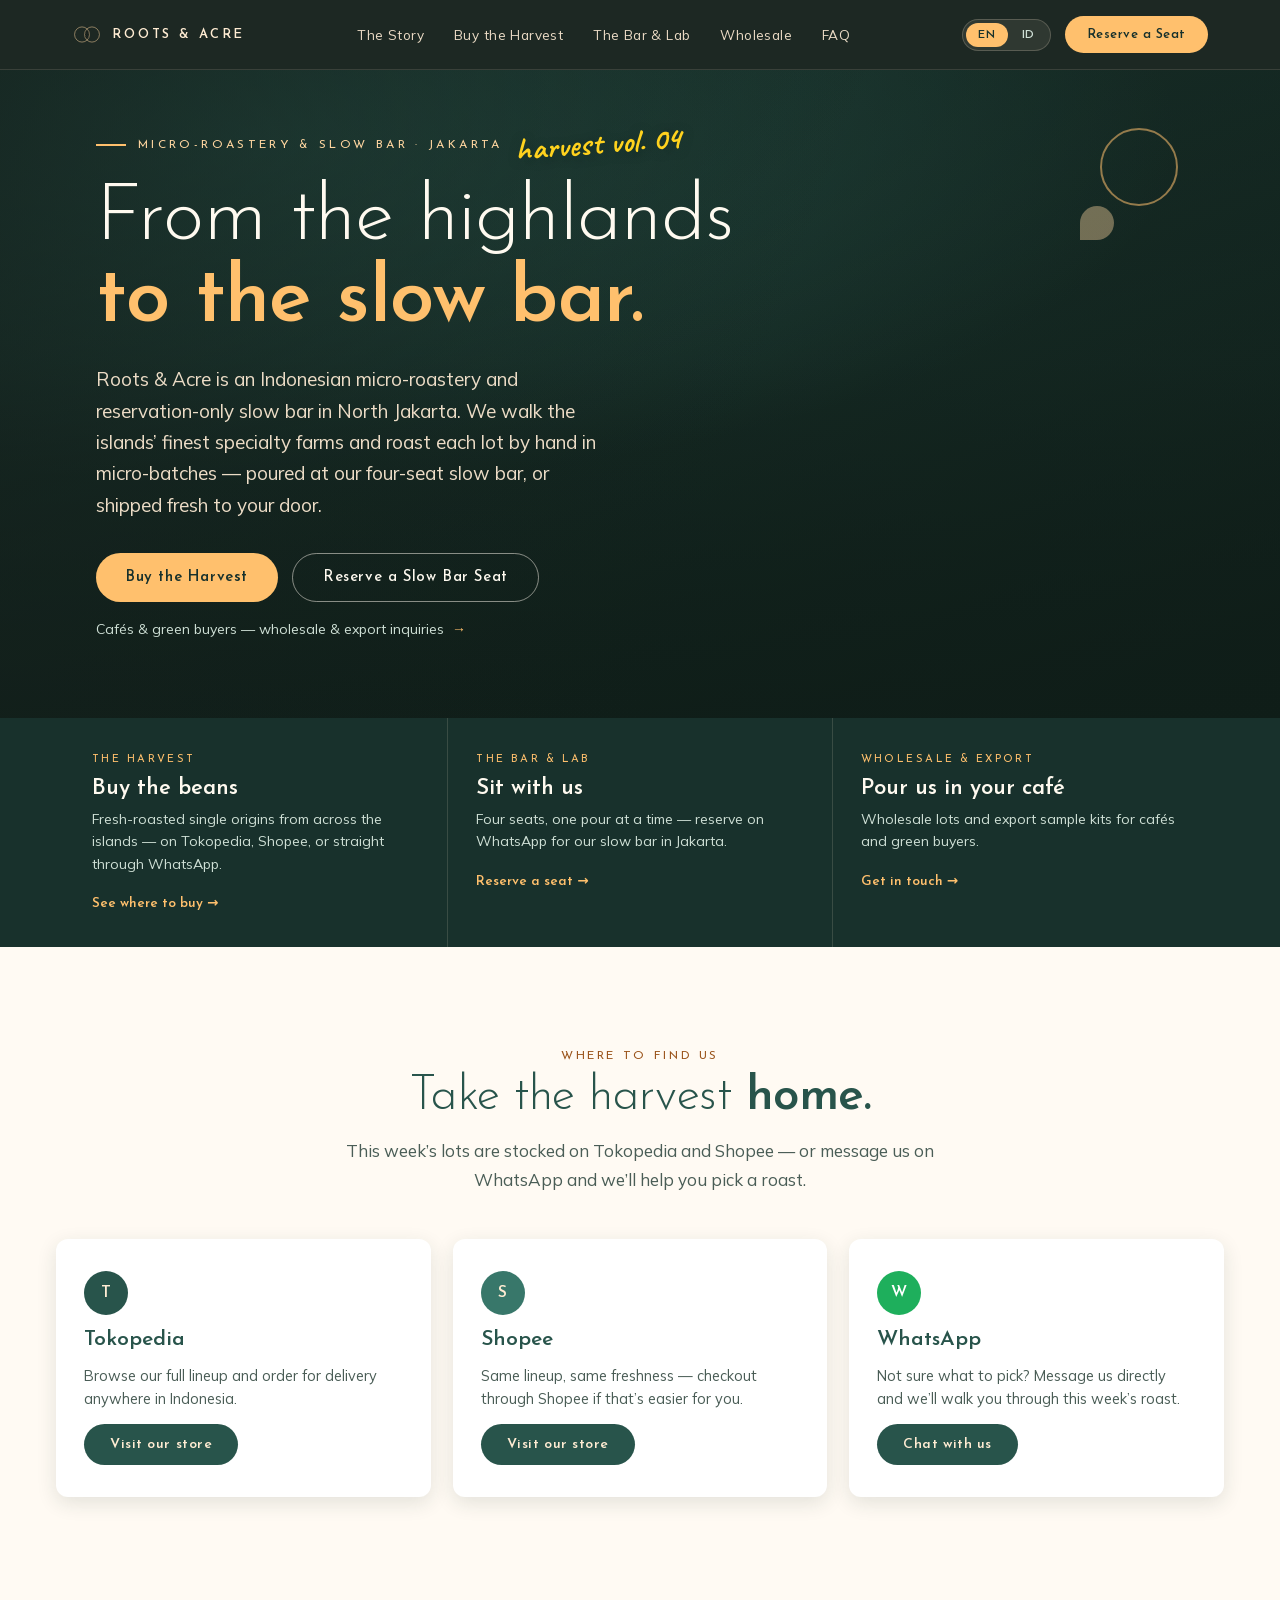
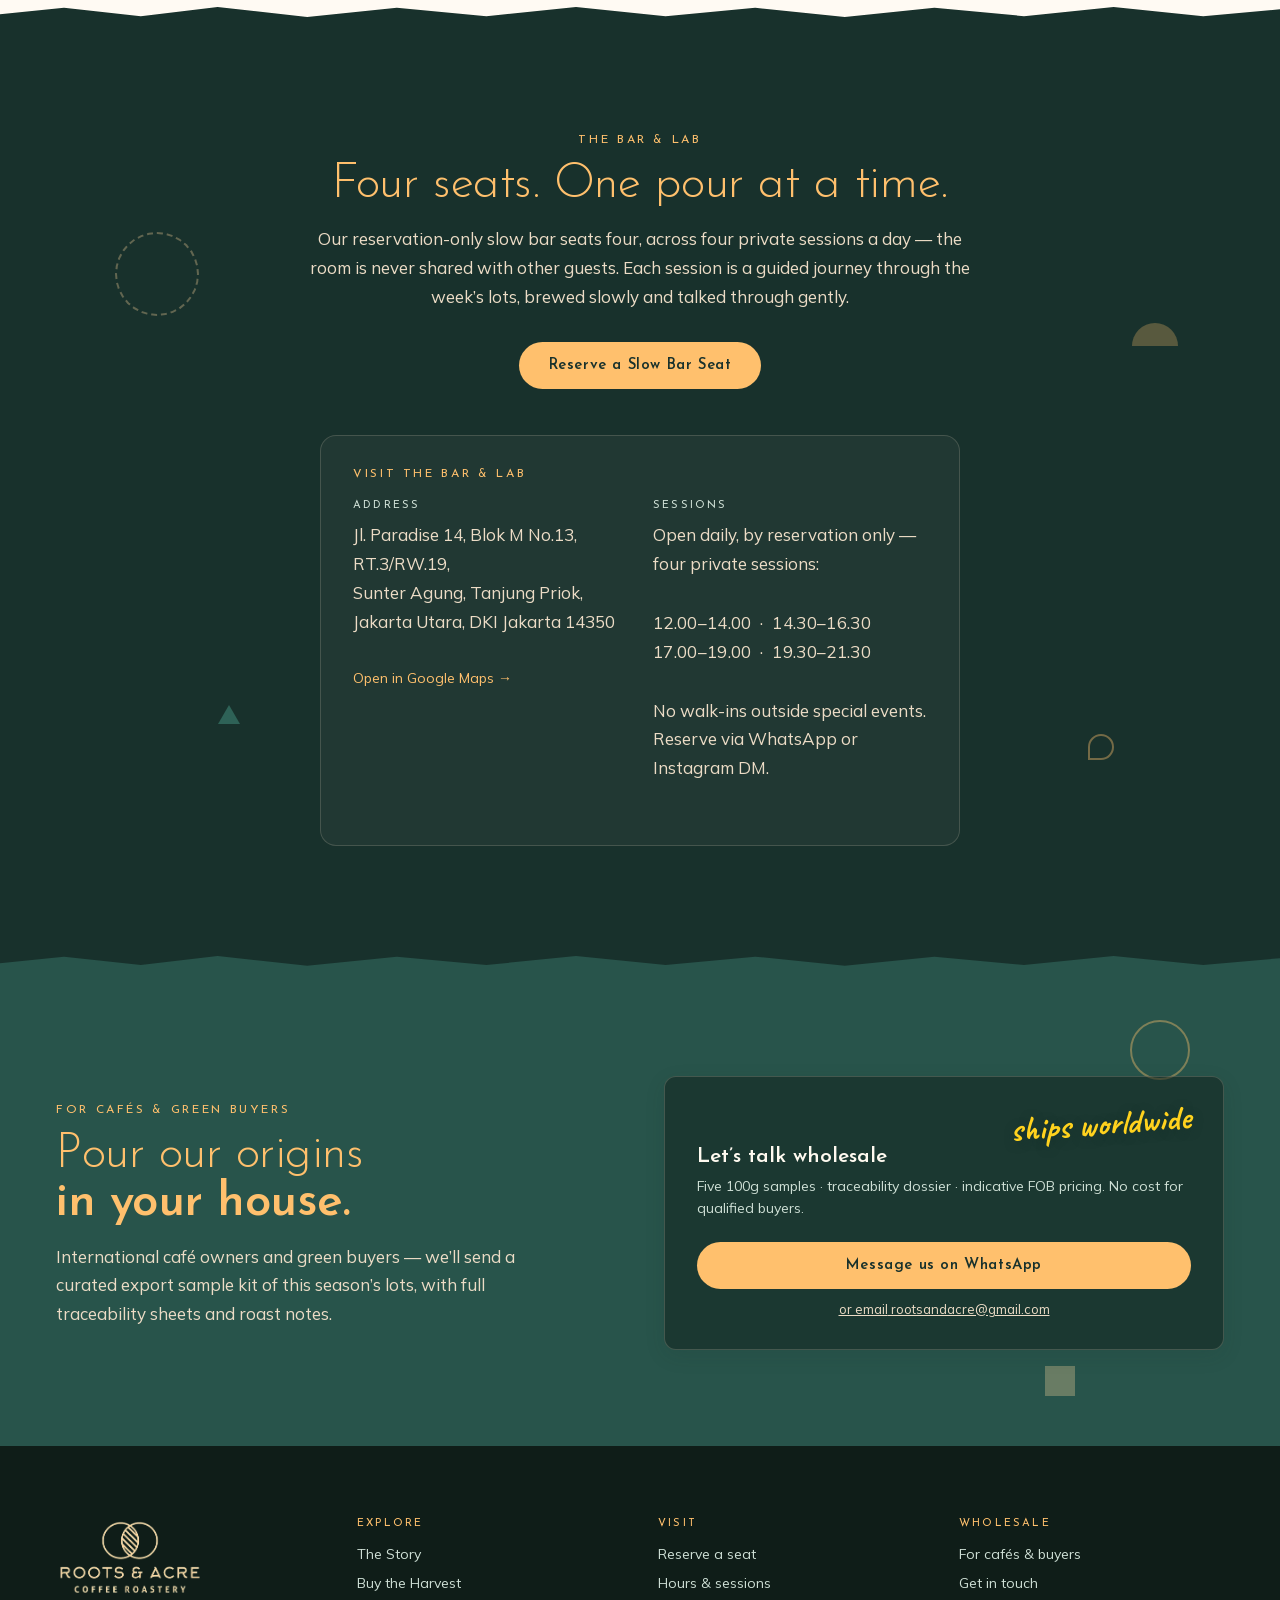
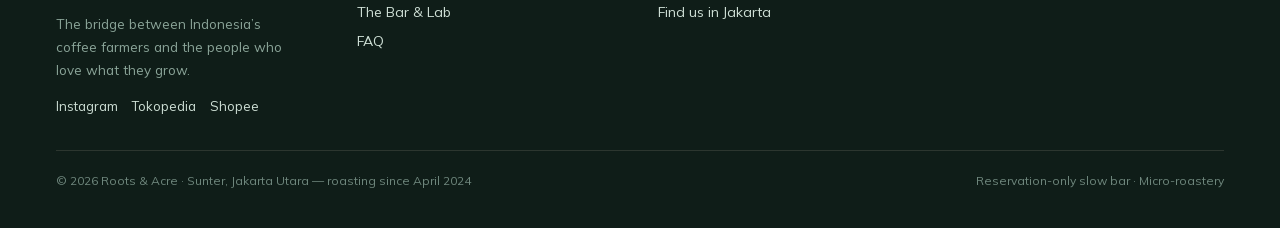
==== commit f6eff2a6: "seo: correct seat count — four seats, not twelve Dan corrected the Bar & Lab's actual capacity: four" ====
--- a/index.html
+++ b/index.html
@@ -7,7 +7,7 @@
   <meta charset="UTF-8" />
   <meta name="viewport" content="width=device-width, initial-scale=1.0" />
   <title>Roots &amp; Acre — Micro-roastery &amp; Slow Bar · Jakarta</title>
-  <meta name="description" content="Roots &amp; Acre is an Indonesian micro-roastery and reservation-only slow bar in Sunter, North Jakarta. Fresh-roasted single origins from the archipelago’s finest specialty farms — on Tokopedia, Shopee, and at our twelve-seat bar." />
+  <meta name="description" content="Roots &amp; Acre is an Indonesian micro-roastery and reservation-only slow bar in Sunter, North Jakarta. Fresh-roasted single origins from the archipelago’s finest specialty farms — on Tokopedia, Shopee, and at our four-seat bar." />
   <meta name="theme-color" content="#28544b" />
 
   <link rel="canonical" href="https://rootsandacre.com/" />
@@ -115,7 +115,7 @@
       "@id": "https://rootsandacre.com/#webpage",
       "url": "https://rootsandacre.com/",
       "name": "Roots & Acre — Micro-roastery & Slow Bar · Jakarta",
-      "description": "Roots & Acre is an Indonesian micro-roastery and reservation-only slow bar in Sunter, North Jakarta. Fresh-roasted single origins from the archipelago’s finest specialty farms — on Tokopedia, Shopee, and at our twelve-seat bar.",
+      "description": "Roots & Acre is an Indonesian micro-roastery and reservation-only slow bar in Sunter, North Jakarta. Fresh-roasted single origins from the archipelago’s finest specialty farms — on Tokopedia, Shopee, and at our four-seat bar.",
       "inLanguage": "en",
       "isPartOf": {
         "@id": "https://rootsandacre.com/#website"
@@ -170,7 +170,7 @@
             <span class="hand-note hero__vol">harvest vol. 04</span>
           </div>
           <h1><span>From the highlands</span><br /><strong>to the slow bar.</strong></h1>
-          <p class="hero__lede">Roots &amp; Acre is an Indonesian micro-roastery and reservation-only slow bar in North Jakarta. We walk the islands’ finest specialty farms and roast each lot by hand in micro-batches — poured at our twelve-seat slow bar, or shipped fresh to your door.</p>
+          <p class="hero__lede">Roots &amp; Acre is an Indonesian micro-roastery and reservation-only slow bar in North Jakarta. We walk the islands’ finest specialty farms and roast each lot by hand in micro-batches — poured at our four-seat slow bar, or shipped fresh to your door.</p>
           <div class="hero__ctas">
             <a class="btn btn--gold btn--lg" href="#buy">Buy the Harvest</a>
             <a class="btn btn--ghost btn--lg" href="https://wa.me/6287870702024?text=Hi%20Roots%20%26%20Acre!%20I%E2%80%99d%20like%20to%20reserve%20a%20seat%20at%20the%20Bar%20%26%20Lab.%0A%0ADate%3A%20%0ASession%3A%20%0ANumber%20of%20guests%3A%20%0A%0AThank%20you!" target="_blank" rel="noopener">Reserve a Slow Bar Seat</a>
@@ -193,7 +193,7 @@
           <a class="pathway" href="https://wa.me/6287870702024?text=Hi%20Roots%20%26%20Acre!%20I%E2%80%99d%20like%20to%20reserve%20a%20seat%20at%20the%20Bar%20%26%20Lab.%0A%0ADate%3A%20%0ASession%3A%20%0ANumber%20of%20guests%3A%20%0A%0AThank%20you!" target="_blank" rel="noopener">
             <div class="pathway__eyebrow">The Bar &amp; Lab</div>
             <div class="pathway__title">Sit with us</div>
-            <p>Twelve seats, one pour at a time — reserve on WhatsApp for our slow bar in Jakarta.</p>
+            <p>Four seats, one pour at a time — reserve on WhatsApp for our slow bar in Jakarta.</p>
             <span class="pathway__cta">Reserve a seat →</span>
           </a>
           <a class="pathway" href="#wholesale">
@@ -252,8 +252,8 @@
       <span class="bar-lab__shape-quarter" aria-hidden="true"></span>
       <div class="bar-lab__inner">
         <span class="eyebrow eyebrow--on-dark">The Bar &amp; Lab</span>
-        <h2>Twelve seats. One pour at a time.</h2>
-        <p>Our reservation-only slow bar seats twelve, in four private sessions a day — the room is never shared with other guests. Each session is a guided journey through the week’s lots, brewed slowly and talked through gently.</p>
+        <h2>Four seats. One pour at a time.</h2>
+        <p>Our reservation-only slow bar seats four, across four private sessions a day — the room is never shared with other guests. Each session is a guided journey through the week’s lots, brewed slowly and talked through gently.</p>
         <a class="btn btn--gold btn--lg" href="https://wa.me/6287870702024?text=Hi%20Roots%20%26%20Acre!%20I%E2%80%99d%20like%20to%20reserve%20a%20seat%20at%20the%20Bar%20%26%20Lab.%0A%0ADate%3A%20%0ASession%3A%20%0ANumber%20of%20guests%3A%20%0A%0AThank%20you!" target="_blank" rel="noopener">Reserve a Slow Bar Seat</a>
 
         <!-- Visit / NAP block — keep character-identical to schema + Google Business Profile -->
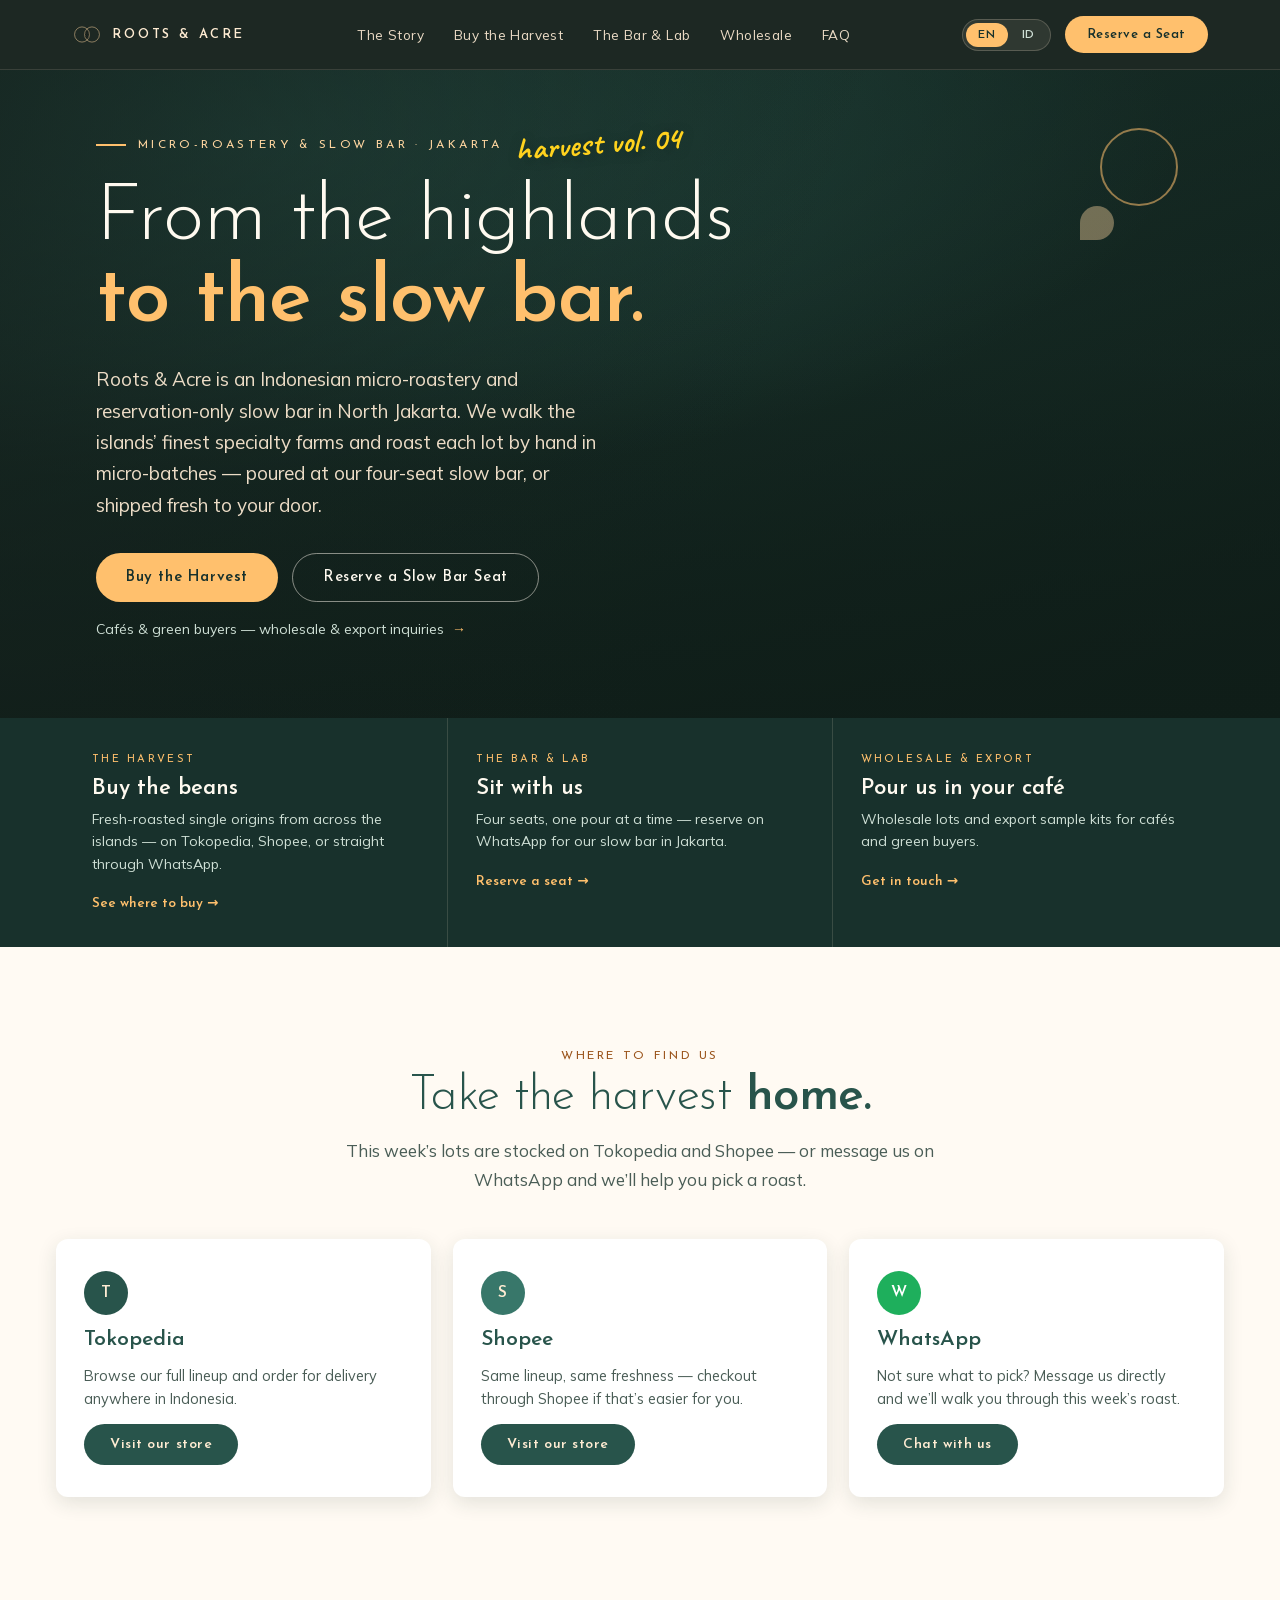
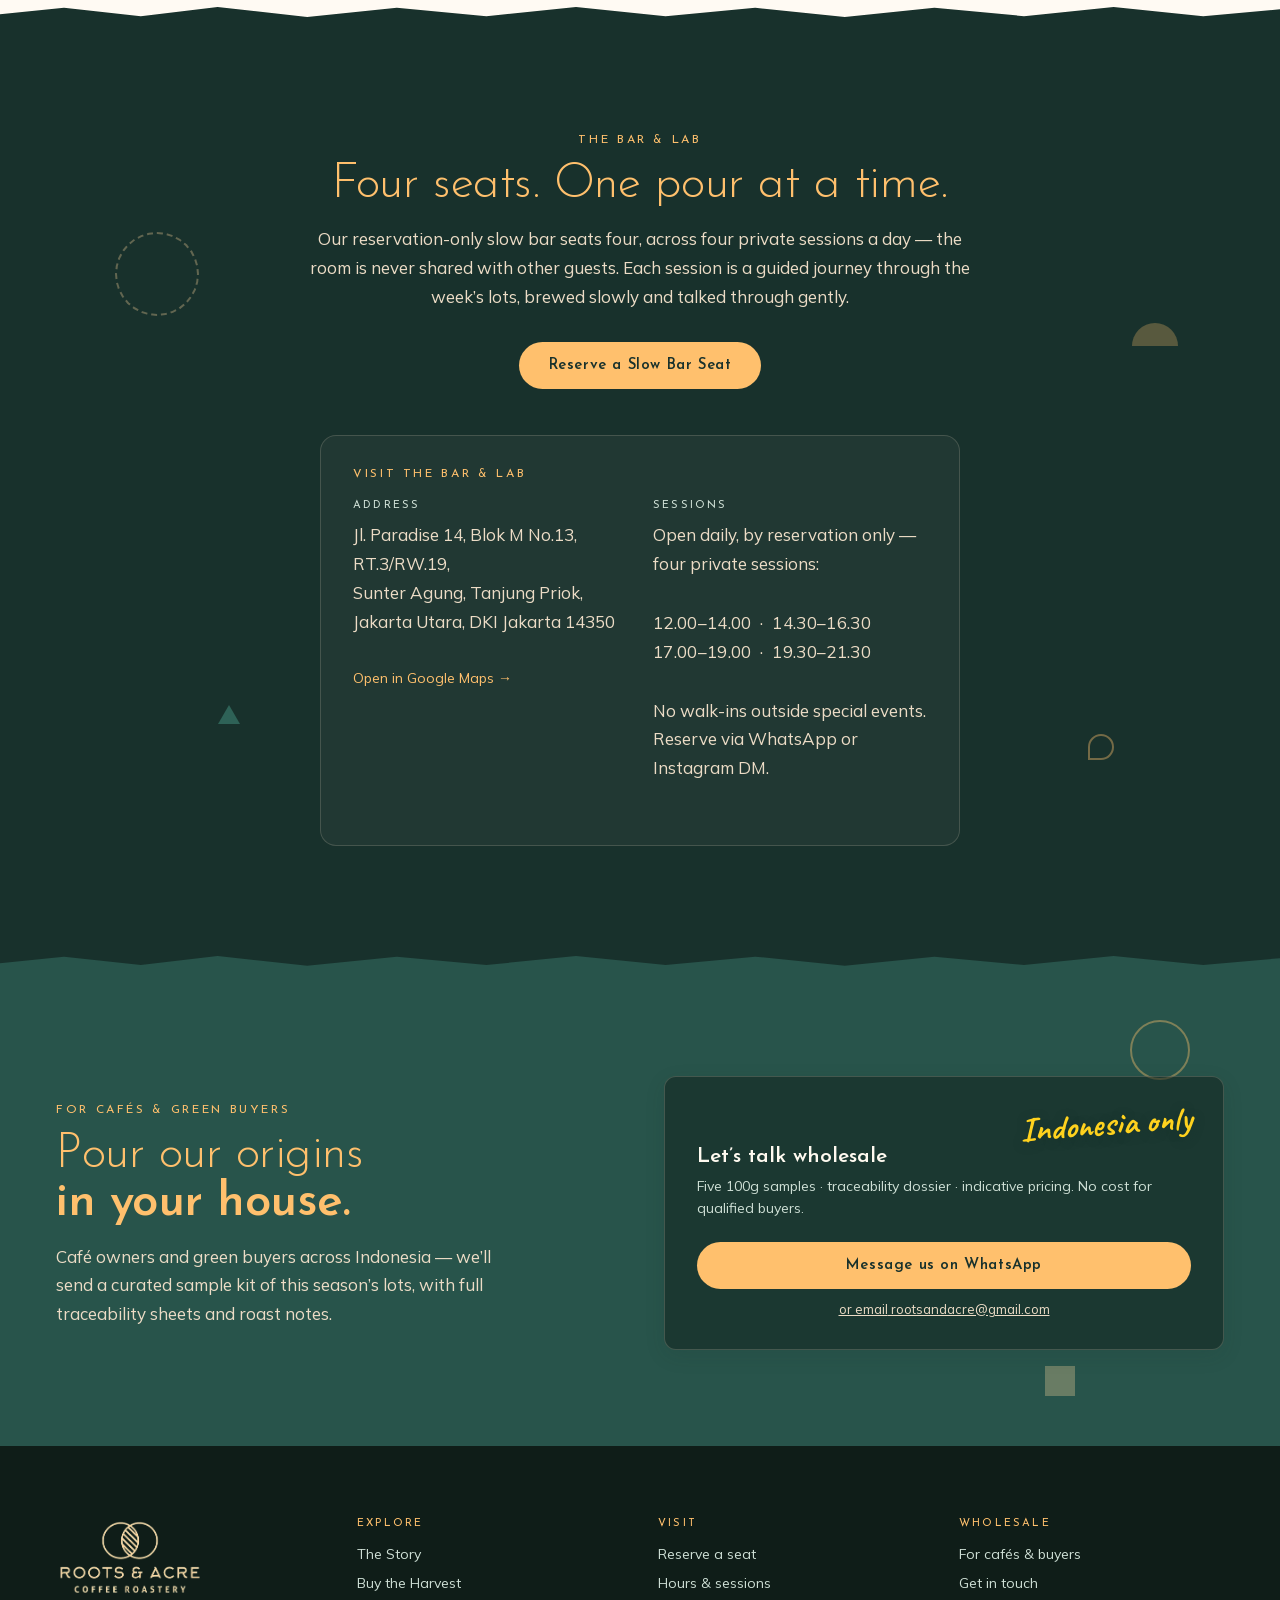
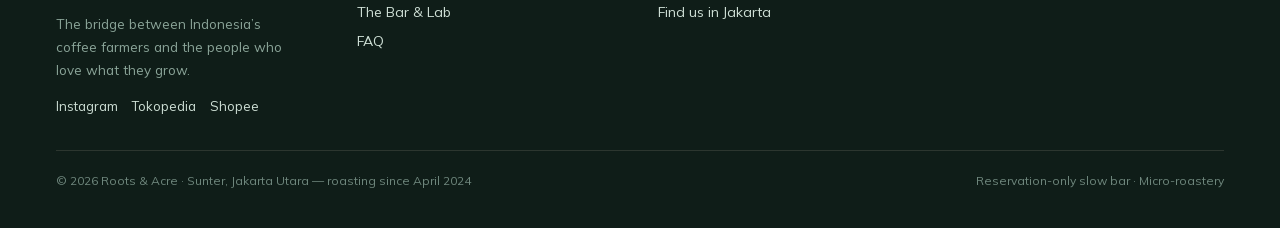
==== commit 72e10635: "fix: wholesale & export are Indonesia-only, not worldwide The site claimed wholesale sample kits and" ====
--- a/index.html
+++ b/index.html
@@ -285,14 +285,14 @@
         <div class="wholesale__copy">
           <span class="eyebrow eyebrow--on-dark">For cafés &amp; green buyers</span>
           <h2><span>Pour our origins</span><br /><strong>in your house.</strong></h2>
-          <p>International café owners and green buyers — we’ll send a curated export sample kit of this season’s lots, with full traceability sheets and roast notes.</p>
+          <p>Café owners and green buyers across Indonesia — we’ll send a curated sample kit of this season’s lots, with full traceability sheets and roast notes.</p>
         </div>
         <div class="wholesale__card">
           <div class="wholesale__ships">
-            <span class="hand-note">ships worldwide</span>
+            <span class="hand-note">Indonesia only</span>
           </div>
           <div class="wholesale__card-title">Let’s talk wholesale</div>
-          <p>Five 100g samples · traceability dossier · indicative FOB pricing. No cost for qualified buyers.</p>
+          <p>Five 100g samples · traceability dossier · indicative pricing. No cost for qualified buyers.</p>
           <div class="wholesale__actions">
             <a class="btn btn--gold btn--lg" href="https://wa.me/6287870702024?text=Hi%20Roots%20%26%20Acre!%20I%E2%80%99m%20from%20%5Bcaf%C3%A9%20%2F%20company%20name%5D%2C%20interested%20in%20your%20wholesale%2Fexport%20sample%20kit." target="_blank" rel="noopener">Message us on WhatsApp</a>
             <a class="wholesale__email" href="mailto:rootsandacre@gmail.com"><span>or email</span> rootsandacre@gmail.com</a>
